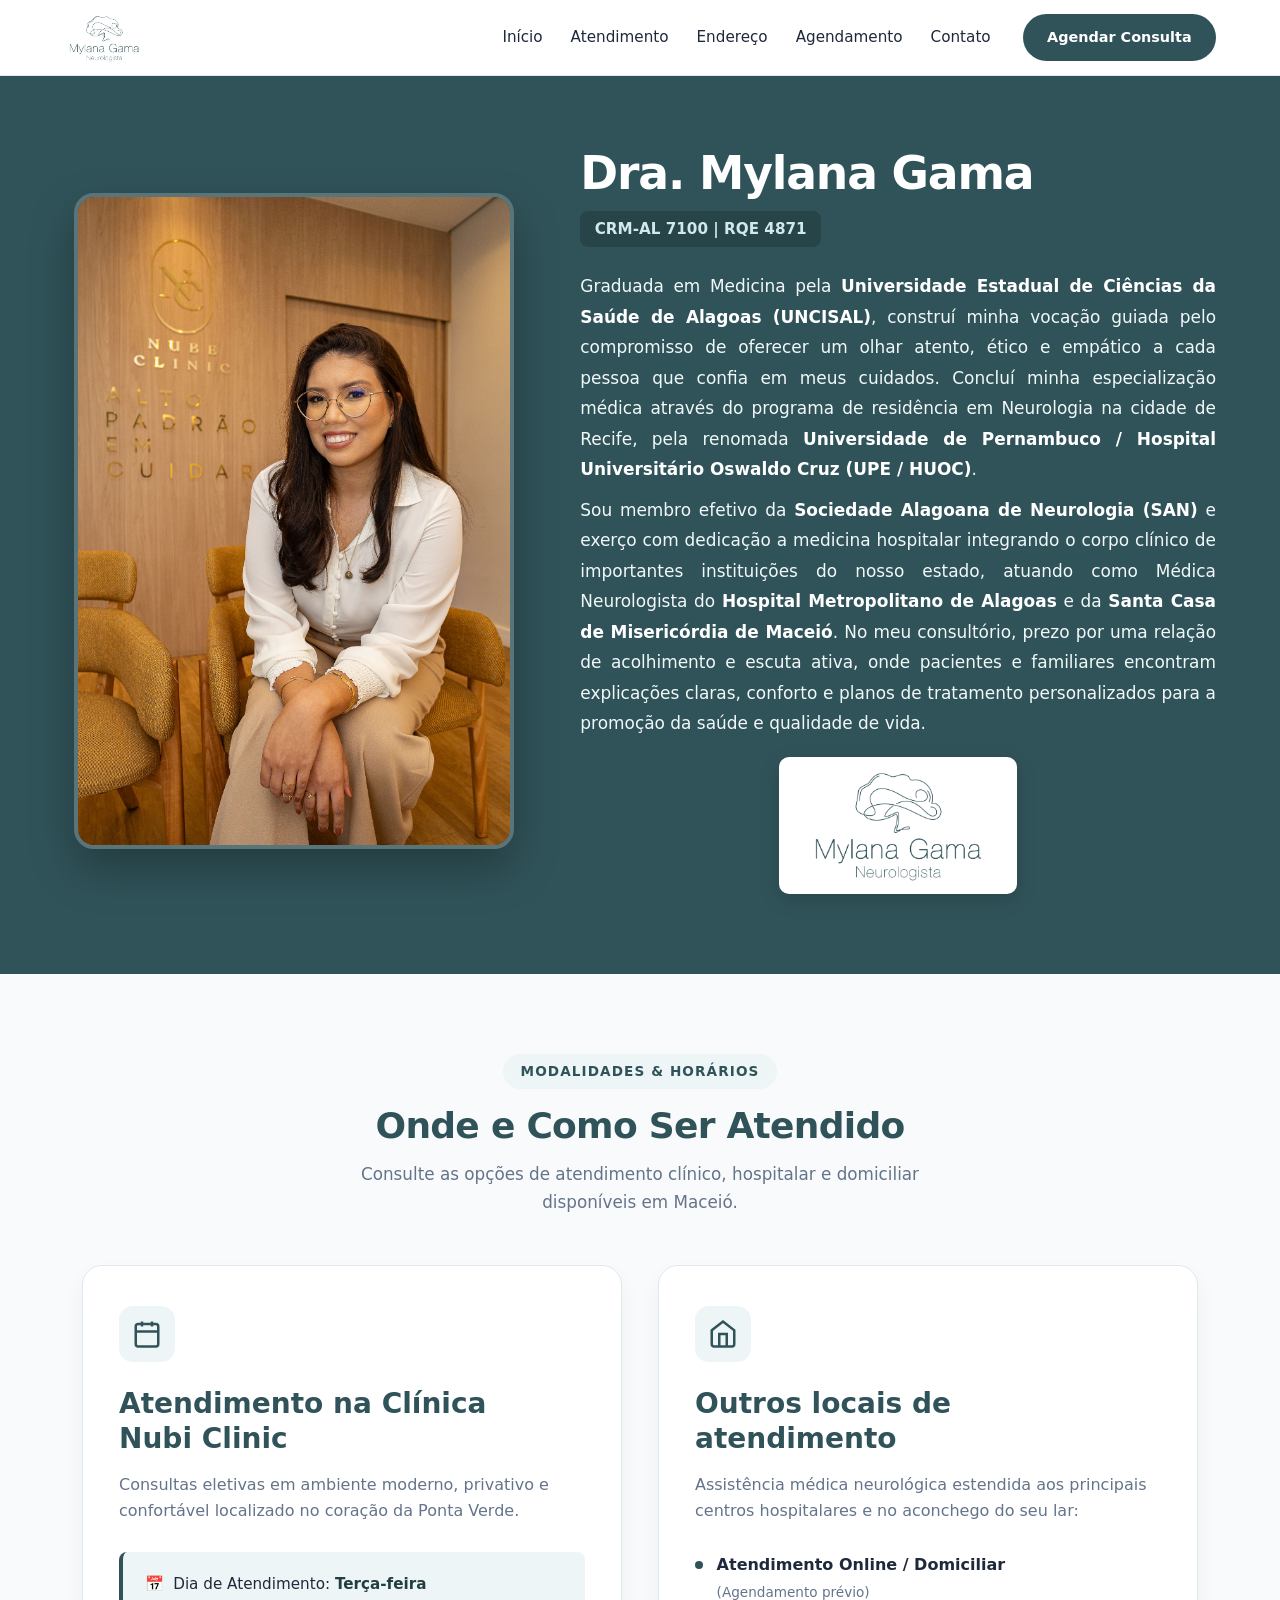
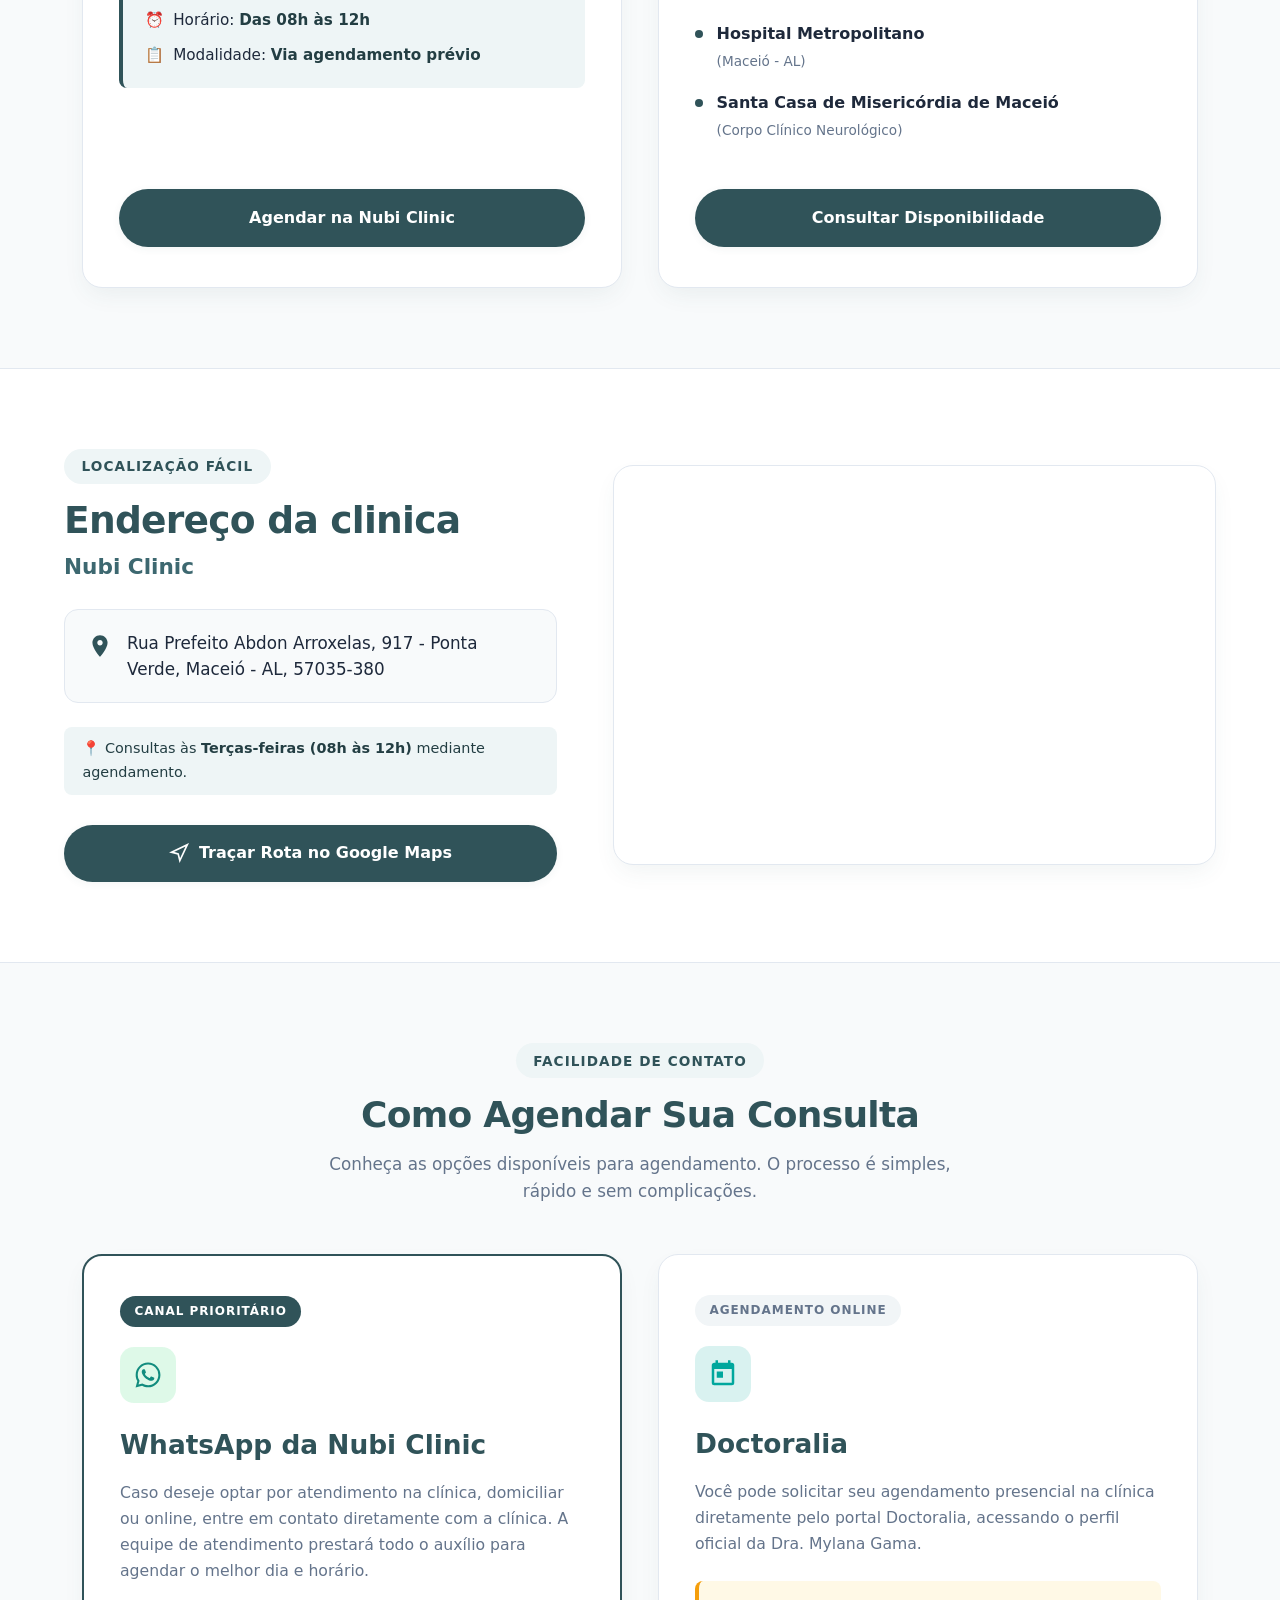
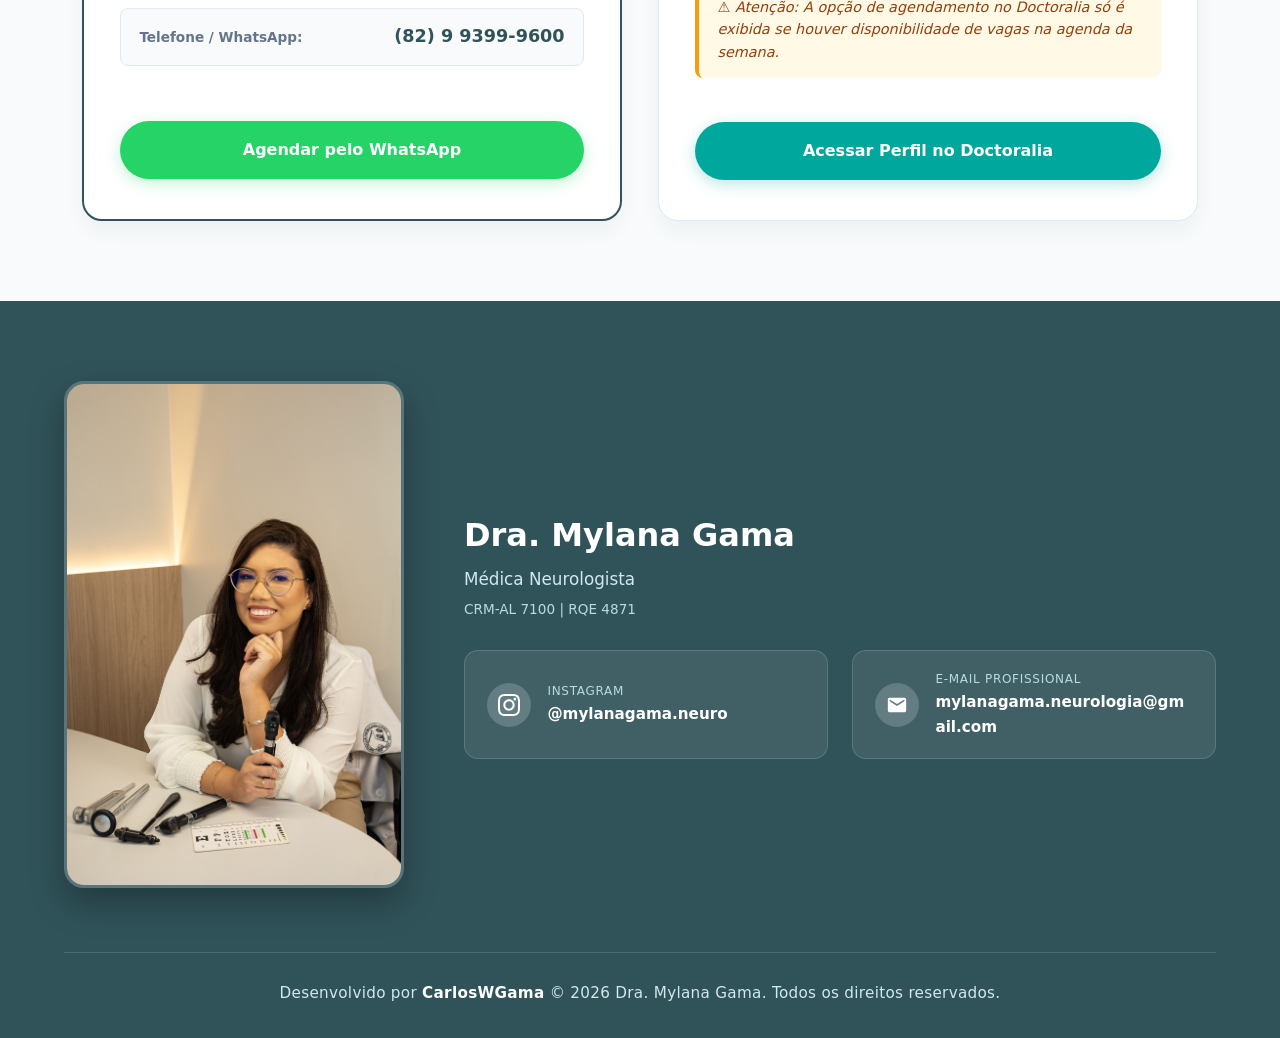
==== index.html @ 7ff31ef1 "Modelo 1" ====
<!DOCTYPE html>
<html lang="pt-BR">
<head>
  <meta charset="UTF-8">
  <meta name="viewport" content="width=device-width, initial-scale=1.0">
  
  <!-- SEO & Metadados Primários -->
  <title>Dra. Mylana Gama | Médica Neurologista em Maceió - AL</title>
  <meta name="description" content="Dra. Mylana Gama - Médica Neurologista (CRM-AL 7100 | RQE 4871). Atendimento humanizado e especializado na Nubi Clinic em Ponta Verde, Maceió, além de consultas domiciliares e online.">
  <meta name="keywords" content="Neurologista Maceió, Dra Mylana Gama, Neurologia Ponta Verde, Nubi Clinic, Consulta Neurológica, Santa Casa de Maceió, Hospital Metropolitano de Alagoas, AVC, Cefaleia, Enxaqueca">
  <meta name="author" content="CarlosWGama">
  <meta name="robots" content="index, follow">
  
  <!-- Open Graph / Redes Sociais -->
  <meta property="og:type" content="website">
  <meta property="og:title" content="Dra. Mylana Gama | Médica Neurologista em Maceió - AL">
  <meta property="og:description" content="Cuidado neurológico dedicado e humanizado. Conheça a trajetória da Dra. Mylana Gama, locais de atendimento e como agendar sua consulta.">
  <meta property="og:image" content="assets/img/capa.jpg">
  <meta property="og:locale" content="pt_BR">

  <!-- Estilos CSS Vanilla -->
  <link rel="stylesheet" href="assets/css/style.css">
  <link rel="stylesheet" href="assets/css/responsive.css">
</head>
<body>

  <!-- =========================================================================
       Cabeçalho / Barra de Navegação Superior
       ========================================================================= -->
  <header class="site-header">
    <div class="container header-container">
      <div class="logo-wrapper">
        <a href="#hero" aria-label="Página inicial - Dra. Mylana Gama">
          <img src="assets/img/logo.png" alt="Logo Dra. Mylana Gama - Neurologista" class="brand-logo-header" width="150" height="48">
        </a>
      </div>

      <!-- Botão Menu Mobile -->
      <button class="mobile-menu-btn" id="mobileMenuToggle" aria-label="Abrir menu de navegação" aria-expanded="false">
        <svg viewBox="0 0 24 24" width="28" height="28" fill="none" stroke="currentColor" stroke-width="2">
          <line x1="3" y1="6" x2="21" y2="6"></line>
          <line x1="3" y1="12" x2="21" y2="12"></line>
          <line x1="3" y1="18" x2="21" y2="18"></line>
        </svg>
      </button>

      <nav class="site-nav" id="siteNav">
        <div class="nav-links">
          <a href="#hero" class="nav-link">Início</a>
          <a href="#atendimento" class="nav-link">Atendimento</a>
          <a href="#endereco" class="nav-link">Endereço</a>
          <a href="#agendamento" class="nav-link">Agendamento</a>
          <a href="#contatos" class="nav-link">Contato</a>
        </div>
        <a href="#agendamento" class="btn btn-header-cta">Agendar Consulta</a>
      </nav>
    </div>
  </header>

  <main>
    <!-- =========================================================================
         1. Hero Section (Fundo #305359, Foto de Destaque, Logo e Texto Corrido)
         Regra Mobile: 1º Foto, 2º Descrição, 3º Logo
         ========================================================================= -->
    <section id="hero" class="hero-section">
      <div class="container hero-container">
        
        <!-- Foto da Doutora (Em destaque) -->
        <div class="hero-photo-wrapper">
          <div class="hero-photo-frame">
            <img src="assets/img/capa.jpg" alt="Dra. Mylana Gama - Médica Neurologista" class="hero-photo" width="440" height="550" fetchpriority="high">
          </div>
        </div>

        <!-- Apresentação em Texto Corrido (Sem Tópicos) -->
        <div class="hero-content-wrapper">
          <h1 class="hero-title">Dra. Mylana Gama</h1>
          <span class="hero-registry-badge">CRM-AL 7100 | RQE 4871</span>

          <div class="hero-narrative">
            <p class="hero-text">
              Graduada em Medicina pela <strong>Universidade Estadual de Ciências da Saúde de Alagoas (UNCISAL)</strong>, construí minha vocação guiada pelo compromisso de oferecer um olhar atento, ético e empático a cada pessoa que confia em meus cuidados. Concluí minha especialização médica através do programa de residência em Neurologia na cidade de Recife, pela renomada <strong>Universidade de Pernambuco / Hospital Universitário Oswaldo Cruz (UPE / HUOC)</strong>.
            </p>
            <p class="hero-text">
              Sou membro efetivo da <strong>Sociedade Alagoana de Neurologia (SAN)</strong> e exerço com dedicação a medicina hospitalar integrando o corpo clínico de importantes instituições do nosso estado, atuando como Médica Neurologista do <strong>Hospital Metropolitano de Alagoas</strong> e da <strong>Santa Casa de Misericórdia de Maceió</strong>. No meu consultório, prezo por uma relação de acolhimento e escuta ativa, onde pacientes e familiares encontram explicações claras, conforto e planos de tratamento personalizados para a promoção da saúde e qualidade de vida.
            </p>
          </div>

          <!-- Logo da Doutora com Menos Destaque e Fundo de Proteção -->
          <div class="hero-logo-wrapper">
            <div class="hero-logo-card">
              <img src="assets/img/logo.png" alt="Logo Dra. Mylana Gama" class="hero-logo-img" width="360" height="114">
            </div>
          </div>
        </div>

      </div>
    </section>

    <!-- =========================================================================
         2. Seção Atendimento (Dois Cards Lado a Lado no Desktop / Empilhados no Mobile)
         ========================================================================= -->
    <section id="atendimento" class="attendance-section">
      <div class="container">
        
        <div class="section-header text-center">
          <span class="section-badge">Modalidades & Horários</span>
          <h2 class="section-title">Onde e Como Ser Atendido</h2>
          <p class="section-subtitle">
            Consulte as opções de atendimento clínico, hospitalar e domiciliar disponíveis em Maceió.
          </p>
        </div>

        <div class="attendance-cards-grid">
          
          <!-- Card 1: Nubi Clinic -->
          <article class="attendance-card">
            <div class="card-icon-badge">
              <svg class="card-icon" viewBox="0 0 24 24" fill="none" stroke="currentColor" stroke-width="2">
                <rect x="3" y="4" width="18" height="18" rx="2" ry="2"></rect>
                <line x1="16" y1="2" x2="16" y2="6"></line>
                <line x1="8" y1="2" x2="8" y2="6"></line>
                <line x1="3" y1="10" x2="21" y2="10"></line>
              </svg>
            </div>
            
            <h1 class="attendance-card-title">Atendimento na Clínica <br/>Nubi Clinic</h1>
            
            <p class="attendance-card-desc">
              Consultas eletivas em ambiente moderno, privativo e confortável localizado no coração da Ponta Verde.
            </p>
            
            <div class="schedule-highlight-box">
              <div class="schedule-row">
                <span>📅</span>
                <span>Dia de Atendimento: <strong>Terça-feira</strong></span>
              </div>
              <div class="schedule-row">
                <span>⏰</span>
                <span>Horário: <strong>Das 08h às 12h</strong></span>
              </div>
              <div class="schedule-row">
                <span>📋</span>
                <span>Modalidade: <strong>Via agendamento prévio</strong></span>
              </div>
            </div>

            <div class="card-action">
              <a href="#agendamento" class="btn btn-teal">Agendar na Nubi Clinic</a>
            </div>
          </article>

          <!-- Card 2: Outros Locais de Atendimento -->
          <article class="attendance-card">
            <div class="card-icon-badge">
              <svg class="card-icon" viewBox="0 0 24 24" fill="none" stroke="currentColor" stroke-width="2">
                <path d="M3 9l9-7 9 7v11a2 2 0 0 1-2 2H5a2 2 0 0 1-2-2z"></path>
                <polyline points="9 22 9 12 15 12 15 22"></polyline>
              </svg>
            </div>
            
            <h1 class="attendance-card-title">Outros locais de atendimento</h1>
            
            <p class="attendance-card-desc">
              Assistência médica neurológica estendida aos principais centros hospitalares e no aconchego do seu lar:
            </p>
            
            <ul class="locations-list">
              <li class="location-item">
                <span class="location-bullet"></span>
                <div>
                  <strong>Atendimento Online / Domiciliar</strong>
                  <span class="location-note">(Agendamento prévio)</span>
                </div>
              </li>
              <li class="location-item">
                <span class="location-bullet"></span>
                <div>
                  <strong>Hospital Metropolitano</strong>
                  <span class="location-note">(Maceió - AL)</span>
                </div>
              </li>
              <li class="location-item">
                <span class="location-bullet"></span>
                <div>
                  <strong>Santa Casa de Misericórdia de Maceió</strong>
                  <span class="location-note">(Corpo Clínico Neurológico)</span>
                </div>
              </li>
            </ul>

            <div class="card-action">
              <a href="#agendamento" class="btn btn-teal">Consultar Disponibilidade</a>
            </div>
          </article>

        </div>

      </div>
    </section>

    <!-- =========================================================================
         3. Seção Endereço da Clínica Nubi Clinic (com Google Maps via Iframe)
         ========================================================================= -->
    <section id="endereco" class="clinic-address-section">
      <div class="container address-container">
        
        <!-- Informações de Endereço -->
        <div class="address-info-col">
          <span class="section-badge">Localização Fácil</span>
          <h1 class="address-main-title">Endereço da clinica</h1>
          <h2 class="address-subtitle">Nubi Clinic</h2>
          
          <div class="address-text-box">
            <svg class="icon-pin" viewBox="0 0 24 24" width="26" height="26" fill="currentColor">
              <path d="M12 2C8.13 2 5 5.13 5 9c0 5.25 7 13 7 13s7-7.75 7-13c0-3.87-3.13-7-7-7zm0 9.5c-1.38 0-2.5-1.12-2.5-2.5s1.12-2.5 2.5-2.5 2.5 1.12 2.5 2.5-1.12 2.5-2.5 2.5z"/>
            </svg>
            <p class="address-text">
              Rua Prefeito Abdon Arroxelas, 917 - Ponta Verde, Maceió - AL, 57035-380
            </p>
          </div>

          <p class="clinic-notice-pill">
            📍 Consultas às <strong>Terças-feiras (08h às 12h)</strong> mediante agendamento.
          </p>

          <div class="address-actions">
            <a href="https://www.google.com/maps/dir/?api=1&destination=-9.6560216,-35.7097091" 
               target="_blank" 
               rel="noopener noreferrer" 
               class="btn btn-teal">
              <svg viewBox="0 0 24 24" width="20" height="20" fill="none" stroke="currentColor" stroke-width="2">
                <polygon points="3 11 22 2 13 21 11 13 3 11"></polygon>
              </svg>
              Traçar Rota no Google Maps
            </a>
          </div>
        </div>

        <!-- Iframe do Google Maps (Coordenadas: -9.6560216, -35.7097091) -->
        <div class="address-map-col">
          <div class="map-card-frame">
            <iframe 
              src="https://maps.google.com/maps?q=-9.6560216,-35.7097091&hl=pt-BR&z=17&output=embed" 
              class="map-iframe" 
              allowfullscreen="" 
              loading="lazy" 
              referrerpolicy="no-referrer-when-downgrade" 
              title="Localização da Nubi Clinic no Google Maps">
            </iframe>
          </div>
        </div>

      </div>
    </section>

    <!-- =========================================================================
         4. Seção Informativa de Agendamento (WhatsApp Nubi Clinic & Doctoralia)
         ========================================================================= -->
    <section id="agendamento" class="booking-section">
      <div class="container">
        
        <div class="section-header text-center">
          <span class="section-badge">Facilidade de Contato</span>
          <h2 class="section-title">Como Agendar Sua Consulta</h2>
          <p class="section-subtitle">
            Conheça as opções disponíveis para agendamento. O processo é simples, rápido e sem complicações.
          </p>
        </div>

        <div class="booking-cards-grid">
          
          <!-- Canal 1: WhatsApp Nubi Clinic (Prioritário) -->
          <article class="booking-card card-priority">
            <div class="card-top-badge">
              <span class="badge-priority">Canal Prioritário</span>
            </div>
            
            <div class="booking-card-icon whatsapp-icon-bg">
              <svg viewBox="0 0 24 24" width="30" height="30" fill="currentColor">
                <path d="M12.04 2c-5.46 0-9.91 4.45-9.91 9.91 0 1.75.46 3.45 1.32 4.95L2.05 22l5.25-1.38c1.45.79 3.08 1.21 4.74 1.21 5.46 0 9.91-4.45 9.91-9.91 0-2.65-1.03-5.14-2.9-7.01A9.816 9.816 0 0 0 12.04 2zm0 18.15c-1.48 0-2.93-.4-4.2-1.15l-.3-.18-3.12.82.83-3.04-.2-.31a8.15 8.15 0 0 1-1.25-4.38c0-4.54 3.7-8.24 8.24-8.24 2.2 0 4.27.86 5.82 2.42a8.18 8.18 0 0 1 2.41 5.83c0 4.54-3.7 8.23-8.23 8.23zm4.52-6.17c-.25-.12-1.47-.72-1.69-.81-.23-.08-.39-.12-.56.12-.17.25-.64.81-.79.97-.14.17-.29.19-.54.06-.25-.12-1.05-.39-2-1.23-.74-.66-1.23-1.47-1.38-1.72-.14-.25-.02-.38.11-.5.11-.11.25-.29.37-.43.12-.14.17-.25.25-.41.08-.17.04-.31-.02-.43s-.56-1.34-.76-1.84c-.2-.48-.41-.42-.56-.43l-.48-.01c-.17 0-.43.06-.66.31-.22.25-.86.84-.86 2.06 0 1.21.89 2.39 1.01 2.56.12.17 1.75 2.67 4.23 3.74.59.26 1.05.41 1.41.52.59.19 1.13.16 1.56.1.48-.07 1.47-.6 1.67-1.18.21-.58.21-1.07.15-1.18-.07-.1-.23-.17-.47-.29z"/>
              </svg>
            </div>

            <h3 class="booking-channel-title">WhatsApp da Nubi Clinic</h3>
            
            <p class="booking-channel-desc">
              Caso deseje optar por atendimento na clínica, domiciliar ou online, entre em contato diretamente com a clínica. A equipe de atendimento prestará todo o auxílio para agendar o melhor dia e horário.
            </p>

            <div class="phone-contact-pill">
              <span class="phone-label">Telefone / WhatsApp:</span>
              <a href="tel:+5582993999600" class="phone-val">(82) 9 9399-9600</a>
            </div>

            <div class="card-action">
              <a href="https://wa.me/558293999600?text=Ol%C3%A1%2C%20gostaria%20de%20informa%C3%A7%C3%B5es%20sobre%20agendamento%20de%20consulta%20com%20a%20Dra.%20Mylana%20Gama." 
                 target="_blank" 
                 rel="noopener noreferrer" 
                 class="btn btn-whatsapp">
                Agendar pelo WhatsApp
              </a>
            </div>
          </article>

          <!-- Canal 2: Doctoralia -->
          <article class="booking-card">
            <div class="card-top-badge">
              <span class="badge-secondary">Agendamento Online</span>
            </div>

            <div class="booking-card-icon doctoralia-icon-bg">
              <svg viewBox="0 0 24 24" width="30" height="30" fill="currentColor">
                <path d="M19 3h-1V1h-2v2H8V1H6v2H5c-1.11 0-2 .9-2 2v14a2 2 0 0 0 2 2h14a2 2 0 0 0 2-2V5a2 2 0 0 0-2-2zm0 16H5V8h14v11zM7 10h5v5H7z"/>
              </svg>
            </div>

            <h3 class="booking-channel-title">Doctoralia</h3>
            
            <p class="booking-channel-desc">
              Você pode solicitar seu agendamento presencial na clínica diretamente pelo portal Doctoralia, acessando o perfil oficial da Dra. Mylana Gama.
            </p>

            <div class="doctoralia-notice-box">
              ⚠️ <em>Atenção: A opção de agendamento no Doctoralia só é exibida se houver disponibilidade de vagas na agenda da semana.</em>
            </div>

            <div class="card-action">
              <a href="https://www.doctoralia.com.br/mylana-dandara-pereira-gama/neurologista/maceio" 
                 target="_blank" 
                 rel="noopener noreferrer" 
                 class="btn btn-doctoralia">
                Acessar Perfil no Doctoralia
              </a>
            </div>
          </article>

        </div>

      </div>
    </section>
  </main>

  <!-- =========================================================================
       5. Rodapé / Footer (Fundo #305359, Grid 4/12 + 8/12, Créditos Desenvolvido por CarlosWGama)
       ========================================================================= -->
  <footer class="site-footer" id="contatos">
    <div class="container">
      
      <!-- Grid de 12 Colunas (Desktop: 4/12 + 8/12 | Mobile: Foto Oculta) -->
      <div class="footer-grid">
        
        <!-- Parte 1 (4/12): Foto da Doutora (Oculta no celular) -->
        <div class="footer-col-photo">
          <div class="footer-photo-card">
            <img src="assets/img/contato.jpg" alt="Dra. Mylana Gama - Atendimento e Contato" class="footer-doctor-img" width="340" height="420" loading="lazy">
          </div>
        </div>

        <!-- Parte 2 (8/12): Contatos, Redes Sociais e Identificação -->
        <div class="footer-col-content">
          <div class="footer-doctor-brand">
            <h3>Dra. Mylana Gama</h3>
            <p>Médica Neurologista</p>
            <span class="footer-crm-tag">CRM-AL 7100 | RQE 4871</span>
          </div>

          <div class="footer-contacts-list">
            
            <!-- Instagram -->
            <a href="https://www.instagram.com/mylanagama.neuro/" 
               target="_blank" 
               rel="noopener noreferrer" 
               class="footer-contact-card" 
               aria-label="Acompanhe no Instagram @mylanagama.neuro">
              <div class="contact-icon-wrapper">
                <svg viewBox="0 0 24 24" width="22" height="22" fill="currentColor">
                  <path d="M12 2.163c3.204 0 3.584.012 4.85.07 3.252.148 4.771 1.691 4.919 4.919.058 1.265.069 1.645.069 4.849 0 3.205-.012 3.584-.069 4.849-.149 3.225-1.664 4.771-4.919 4.919-1.266.058-1.644.07-4.85.07-3.204 0-3.584-.012-4.849-.07-3.26-.149-4.771-1.699-4.919-4.92-.058-1.265-.07-1.644-.07-4.849 0-3.204.013-3.583.07-4.849.149-3.227 1.664-4.771 4.919-4.919 1.266-.057 1.645-.069 4.849-.069zm0-2.163c-3.259 0-3.667.014-4.947.072-4.358.2-6.78 2.618-6.98 6.98-.059 1.281-.073 1.689-.073 4.948 0 3.259.014 3.668.072 4.948.2 4.358 2.618 6.78 6.98 6.98 1.281.058 1.689.072 4.948.072 3.259 0 3.668-.014 4.948-.072 4.354-.2 6.782-2.618 6.979-6.98.059-1.28.073-1.689.073-4.948 0-3.259-.014-3.667-.072-4.947-.196-4.354-2.617-6.78-6.979-6.98-1.281-.059-1.69-.073-4.949-.073zm0 5.838c-3.403 0-6.162 2.759-6.162 6.162s2.759 6.163 6.162 6.163 6.162-2.759 6.162-6.163c0-3.403-2.759-6.162-6.162-6.162zm0 10.162c-2.209 0-4-1.79-4-4 0-2.209 1.791-4 4-4s4 1.791 4 4c0 2.21-1.791 4-4 4zm6.406-11.845c-.796 0-1.441.645-1.441 1.44s.645 1.44 1.441 1.44c.795 0 1.439-.645 1.439-1.44s-.644-1.44-1.439-1.44z"/>
                </svg>
              </div>
              <div class="contact-info-text">
                <span class="contact-info-label">Instagram</span>
                <span class="contact-info-val">@mylanagama.neuro</span>
              </div>
            </a>

            <!-- E-mail -->
            <a href="mailto:mylanagama.neurologia@gmail.com" 
               class="footer-contact-card" 
               aria-label="Enviar e-mail para mylanagama.neurologia@gmail.com">
              <div class="contact-icon-wrapper">
                <svg viewBox="0 0 24 24" width="22" height="22" fill="currentColor">
                  <path d="M20 4H4c-1.1 0-1.99.9-1.99 2L2 18c0 1.1.9 2 2 2h16c1.1 0 2-.9 2-2V6c0-1.1-.9-2-2-2zm0 4l-8 5-8-5V6l8 5 8-5v2z"/>
                </svg>
              </div>
              <div class="contact-info-text">
                <span class="contact-info-label">E-mail Profissional</span>
                <span class="contact-info-val">mylanagama.neurologia@gmail.com</span>
              </div>
            </a>

          </div>
        </div>

      </div>

      <!-- Texto Centralizado Abaixo do Grid com Créditos de Desenvolvimento -->
      <div class="footer-bottom-bar">
        <p class="developer-credit-text">
          Desenvolvido por <strong>CarlosWGama</strong> &copy; <span id="currentYear">2026</span> Dra. Mylana Gama. Todos os direitos reservados.
        </p>
      </div>

    </div>
  </footer>

  <!-- Scripts Vanilla JavaScript (carregados no final da página) -->
  <script src="assets/js/main.js" defer></script>
</body>
</html>
---- assets/css/style.css ----
/* ==========================================================================
   Dra. Mylana Gama - Neurologista | Estilos Principais (Vanilla CSS)
   Cores base predominantes: #ffffff e #305359
   ========================================================================== */

/* --------------------------------------------------------------------------
   1. Variáveis Globais & Design Tokens
   -------------------------------------------------------------------------- */
:root {
  --color-primary: #305359;
  --color-primary-dark: #233e43;
  --color-primary-light: #3d6870;
  --color-primary-subtle: #eef5f6;
  --color-logo-brand: #32555b;
  
  --color-white: #ffffff;
  --color-bg-light: #f8fafb;
  --color-bg-card: #ffffff;
  --color-gray-soft: #f1f5f7;
  --color-gray-border: #e2e8f0;
  --color-text-dark: #1e293b;
  --color-text-muted: #64748b;
  --color-text-light: #f8fafc;
  --color-whatsapp: #25d366;
  --color-whatsapp-dark: #128c7e;
  --color-doctoralia: #00a79d;
  --color-doctoralia-dark: #00827a;

  --font-family: 'Montserrat', system-ui, -apple-system, 'Segoe UI', Roboto, Helvetica, Arial, sans-serif;
  --container-max-width: 1200px;
  --border-radius-sm: 8px;
  --border-radius-md: 14px;
  --border-radius-lg: 20px;
  --border-radius-pill: 50px;

  --shadow-sm: 0 2px 8px rgba(48, 83, 89, 0.06);
  --shadow-md: 0 10px 25px -5px rgba(48, 83, 89, 0.08);
  --shadow-lg: 0 20px 35px -10px rgba(48, 83, 89, 0.14);
  --transition-normal: all 0.25s ease-in-out;
}

/* --------------------------------------------------------------------------
   2. Reset & Tipografia Base
   -------------------------------------------------------------------------- */
*, *::before, *::after {
  box-sizing: border-box;
  margin: 0;
  padding: 0;
}

html {
  scroll-behavior: smooth;
  font-size: 16px;
  -webkit-text-size-adjust: 100%;
}

body {
  font-family: var(--font-family);
  background-color: var(--color-white);
  color: var(--color-text-dark);
  line-height: 1.65;
  font-weight: 400;
  overflow-x: hidden;
}

img {
  max-width: 100%;
  height: auto;
  display: block;
}

a {
  text-decoration: none;
  color: inherit;
  transition: var(--transition-normal);
}

ul {
  list-style: none;
}

.container {
  width: 100%;
  max-width: var(--container-max-width);
  margin-left: auto;
  margin-right: auto;
  padding-left: 1.5rem;
  padding-right: 1.5rem;
}

/* --------------------------------------------------------------------------
   3. Componentes Reutilizáveis (Botões, Badges, Títulos)
   -------------------------------------------------------------------------- */
.section-header {
  margin-bottom: 3rem;
}

.section-header.text-center {
  text-align: center;
}

.section-badge {
  display: inline-block;
  background-color: var(--color-primary-subtle);
  color: var(--color-primary);
  font-size: 0.85rem;
  font-weight: 600;
  text-transform: uppercase;
  letter-spacing: 0.08em;
  padding: 0.4rem 1.1rem;
  border-radius: var(--border-radius-pill);
  margin-bottom: 0.85rem;
}

.section-title {
  font-size: 2.25rem;
  font-weight: 700;
  color: var(--color-primary);
  letter-spacing: -0.02em;
  margin-bottom: 0.85rem;
  line-height: 1.25;
}

.section-subtitle {
  font-size: 1.05rem;
  color: var(--color-text-muted);
  max-width: 650px;
  margin: 0 auto;
}

.btn {
  display: inline-flex;
  align-items: center;
  justify-content: center;
  gap: 0.6rem;
  font-size: 1rem;
  font-weight: 600;
  padding: 0.85rem 1.8rem;
  border-radius: var(--border-radius-pill);
  cursor: pointer;
  border: 2px solid transparent;
  transition: var(--transition-normal);
  text-align: center;
  min-height: 48px;
}

.btn:focus-visible {
  outline: 3px solid var(--color-primary);
  outline-offset: 2px;
}

.btn-primary {
  background-color: var(--color-white);
  color: var(--color-primary);
  box-shadow: 0 4px 15px rgba(0, 0, 0, 0.12);
}

.btn-primary:hover {
  background-color: var(--color-primary-subtle);
  color: var(--color-primary-dark);
  transform: translateY(-2px);
  box-shadow: 0 6px 20px rgba(0, 0, 0, 0.18);
}

.btn-teal {
  background-color: var(--color-primary);
  color: var(--color-white);
  box-shadow: var(--shadow-sm);
}

.btn-teal:hover {
  background-color: var(--color-primary-dark);
  transform: translateY(-2px);
  box-shadow: var(--shadow-md);
}

.btn-whatsapp {
  background-color: var(--color-whatsapp);
  color: var(--color-white);
  box-shadow: 0 4px 15px rgba(37, 211, 102, 0.28);
}

.btn-whatsapp:hover {
  background-color: var(--color-whatsapp-dark);
  transform: translateY(-2px);
  box-shadow: 0 6px 20px rgba(37, 211, 102, 0.38);
}

.btn-doctoralia {
  background-color: var(--color-doctoralia);
  color: var(--color-white);
  box-shadow: 0 4px 15px rgba(0, 167, 157, 0.28);
}

.btn-doctoralia:hover {
  background-color: var(--color-doctoralia-dark);
  transform: translateY(-2px);
  box-shadow: 0 6px 20px rgba(0, 167, 157, 0.38);
}

/* --------------------------------------------------------------------------
   4. Top Bar / Cabeçalho de Navegação
   -------------------------------------------------------------------------- */
.site-header {
  position: sticky;
  top: 0;
  z-index: 100;
  background-color: var(--color-white);
  border-bottom: 1px solid var(--color-gray-border);
  box-shadow: var(--shadow-sm);
  transition: var(--transition-normal);
}

.header-container {
  display: flex;
  justify-content: space-between;
  align-items: center;
  padding-top: 0.85rem;
  padding-bottom: 0.85rem;
}

.logo-wrapper {
  display: flex;
  align-items: center;
  background-color: var(--color-white);
}

.brand-logo-header {
  height: 48px;
  width: auto;
  object-fit: contain;
}

.site-nav {
  display: flex;
  align-items: center;
  gap: 2rem;
}

.nav-links {
  display: flex;
  align-items: center;
  gap: 1.75rem;
}

.nav-link {
  font-size: 0.95rem;
  font-weight: 500;
  color: var(--color-text-dark);
  position: relative;
  padding: 0.35rem 0;
}

.nav-link:hover,
.nav-link:focus {
  color: var(--color-primary);
}

.nav-link::after {
  content: '';
  position: absolute;
  bottom: 0;
  left: 0;
  width: 0;
  height: 2px;
  background-color: var(--color-primary);
  transition: width 0.25s ease;
}

.nav-link:hover::after {
  width: 100%;
}

.btn-header-cta {
  font-size: 0.9rem;
  padding: 0.6rem 1.4rem;
  min-height: 40px;
  background-color: var(--color-primary);
  color: var(--color-white);
}

.btn-header-cta:hover {
  background-color: var(--color-primary-dark);
}

.mobile-menu-btn {
  display: none;
  background: none;
  border: none;
  cursor: pointer;
  padding: 0.5rem;
  color: var(--color-primary);
}

/* --------------------------------------------------------------------------
   5. Hero Section (Fundo #305359, Foto de Destaque, Logo com Contraste, Texto Corrido)
   -------------------------------------------------------------------------- */
.hero-section {
  background-color: var(--color-primary);
  color: var(--color-white);
  padding: 4.5rem 0 5rem 0;
  position: relative;
  overflow: hidden;
}

.hero-container {
  display: flex;
  flex-direction: row;
  align-items: center;
  justify-content: space-between;
  gap: 3.5rem;
}

/* Foto da Doutora */
.hero-photo-wrapper {
  flex: 1 1 42%;
  display: flex;
  justify-content: center;
  align-items: center;
  position: relative;
}

.hero-photo-frame {
  position: relative;
  border-radius: var(--border-radius-lg);
  overflow: hidden;
  box-shadow: 0 20px 45px rgba(0, 0, 0, 0.28);
  border: 4px solid rgba(255, 255, 255, 0.2);
  max-width: 440px;
  width: 100%;
}

.hero-photo {
  width: 100%;
  height: auto;
  display: block;
  object-fit: cover;
  transition: transform 0.4s ease;
}

.hero-photo-frame:hover .hero-photo {
  transform: scale(1.02);
}

/* Bloco Narrativo e Apresentação */
.hero-content-wrapper {
  flex: 1 1 58%;
  display: flex;
  flex-direction: column;
  align-items: flex-start;
}

.hero-badge-tag {
  display: inline-flex;
  align-items: center;
  gap: 0.5rem;
  background-color: rgba(255, 255, 255, 0.15);
  border: 1px solid rgba(255, 255, 255, 0.25);
  color: #ffffff;
  padding: 0.4rem 1.1rem;
  border-radius: var(--border-radius-pill);
  font-size: 0.85rem;
  font-weight: 600;
  text-transform: uppercase;
  letter-spacing: 0.06em;
  margin-bottom: 1rem;
}

.hero-title {
  font-size: 2.85rem;
  font-weight: 700;
  line-height: 1.15;
  letter-spacing: -0.025em;
  color: #ffffff;
  margin-bottom: 0.65rem;
}

.hero-registry-badge {
  display: inline-block;
  font-size: 0.95rem;
  font-weight: 600;
  color: #d1e8ec;
  background-color: rgba(0, 0, 0, 0.18);
  padding: 0.35rem 0.9rem;
  border-radius: var(--border-radius-sm);
  margin-bottom: 1.5rem;
}

.hero-text {
  font-size: 1.06rem;
  line-height: 1.8;
  color: #f1f8f9;
  margin-bottom: 10px;
  text-align: justify;
}

.hero-text strong {
  color: #ffffff;
  font-weight: 600;
}

.hero-actions {
  display: flex;
  align-items: center;
  gap: 1.25rem;
  margin-bottom: 2rem;
}

/* Logo da Doutora no Hero (Protegida contra o fundo #305359) */
.hero-logo-wrapper {
  margin-top: 0.5rem;
  width: 100%;
  display: flex;
  justify-content: center;
  align-items: center;
  text-align: center;
}

.hero-logo-card {
  display: inline-flex;
  align-items: center;
  background-color: #ffffff;
  padding: 0.65rem 1.35rem;
  border-radius: 10px;
  box-shadow: 0 6px 20px rgba(0, 0, 0, 0.15);
  border: 1px solid rgba(255, 255, 255, 0.9);
}

.hero-logo-img {
  height: 114px;
  width: auto;
  object-fit: contain;
}

.hero-logo-caption {
  font-size: 0.8rem;
  font-weight: 600;
  color: var(--color-logo-brand);
  text-transform: uppercase;
  letter-spacing: 0.05em;
}

/* --------------------------------------------------------------------------
   6. Seção de Atendimento (Locais, Dias e Horários)
   -------------------------------------------------------------------------- */
.attendance-section {
  background-color: var(--color-bg-light);
  padding: 5rem 0;
  position: relative;
}

.attendance-cards-grid {
  display: flex;
  flex-direction: row;
  justify-content: center;
  align-items: stretch;
  gap: 2.25rem;
}

.attendance-card {
  flex: 1 1 0;
  max-width: 540px;
  background-color: var(--color-bg-card);
  border-radius: var(--border-radius-lg);
  padding: 2.5rem 2.25rem;
  border: 1px solid var(--color-gray-border);
  box-shadow: var(--shadow-md);
  display: flex;
  flex-direction: column;
  transition: var(--transition-normal);
}

.attendance-card:hover {
  transform: translateY(-4px);
  box-shadow: var(--shadow-lg);
  border-color: rgba(48, 83, 89, 0.25);
}

.card-icon-badge {
  width: 56px;
  height: 56px;
  border-radius: var(--border-radius-md);
  background-color: var(--color-primary-subtle);
  color: var(--color-primary);
  display: flex;
  align-items: center;
  justify-content: center;
  margin-bottom: 1.5rem;
}

.card-icon {
  width: 30px;
  height: 30px;
}

.attendance-card-title {
  font-size: 1.75rem;
  font-weight: 700;
  color: var(--color-primary);
  line-height: 1.25;
  margin-bottom: 1rem;
}

.attendance-card-desc {
  font-size: 1rem;
  color: var(--color-text-muted);
  line-height: 1.65;
  margin-bottom: 1.75rem;
}

/* Destaque de Horários Nubi Clinic */
.schedule-highlight-box {
  background-color: var(--color-primary-subtle);
  border-left: 4px solid var(--color-primary);
  border-radius: var(--border-radius-sm);
  padding: 1.25rem 1.35rem;
  margin-bottom: 2rem;
  display: flex;
  flex-direction: column;
  gap: 0.65rem;
}

.schedule-row {
  display: flex;
  align-items: center;
  gap: 0.6rem;
  font-size: 0.95rem;
  color: var(--color-text-dark);
}

.schedule-row strong {
  color: var(--color-primary-dark);
}

/* Lista de Outros Locais */
.locations-list {
  margin-bottom: 2rem;
  display: flex;
  flex-direction: column;
  gap: 1.1rem;
}

.location-item {
  display: flex;
  align-items: flex-start;
  gap: 0.85rem;
  font-size: 1rem;
  color: var(--color-text-dark);
}

.location-bullet {
  width: 8px;
  height: 8px;
  border-radius: 50%;
  background-color: var(--color-primary);
  margin-top: 0.55rem;
  flex-shrink: 0;
}

.location-note {
  display: block;
  font-size: 0.85rem;
  color: var(--color-text-muted);
  margin-top: 0.15rem;
}

.attendance-card .card-action {
  margin-top: auto;
  padding-top: 1rem;
}

.attendance-card .card-action .btn {
  width: 100%;
}

/* --------------------------------------------------------------------------
   7. Seção Endereço da Clínica Nubi Clinic (com Iframe do Google Maps)
   -------------------------------------------------------------------------- */
.clinic-address-section {
  background-color: var(--color-white);
  padding: 5rem 0;
  border-top: 1px solid var(--color-gray-border);
}

.address-container {
  display: flex;
  flex-direction: row;
  align-items: center;
  justify-content: space-between;
  gap: 3.5rem;
}

.address-info-col {
  flex: 1 1 45%;
  display: flex;
  flex-direction: column;
  align-items: flex-start;
}

.address-main-title {
  font-size: 2.35rem;
  font-weight: 700;
  color: var(--color-primary);
  letter-spacing: -0.02em;
  line-height: 1.2;
  margin-bottom: 0.4rem;
}

.address-subtitle {
  font-size: 1.35rem;
  font-weight: 600;
  color: var(--color-primary-light);
  margin-bottom: 1.5rem;
}

.address-text-box {
  display: flex;
  align-items: flex-start;
  gap: 0.85rem;
  background-color: var(--color-bg-light);
  padding: 1.25rem 1.4rem;
  border-radius: var(--border-radius-md);
  border: 1px solid var(--color-gray-border);
  margin-bottom: 1.5rem;
  width: 100%;
}

.icon-pin {
  color: var(--color-primary);
  flex-shrink: 0;
  margin-top: 0.2rem;
}

.address-text {
  font-size: 1.05rem;
  color: var(--color-text-dark);
  font-weight: 500;
  line-height: 1.55;
}

.clinic-notice-pill {
  background-color: var(--color-primary-subtle);
  color: var(--color-primary-dark);
  font-size: 0.9rem;
  padding: 0.65rem 1.15rem;
  border-radius: var(--border-radius-sm);
  margin-bottom: 1.85rem;
  width: 100%;
}

.address-actions {
  width: 100%;
}

.address-actions .btn {
  width: 100%;
}

/* Coluna do Mapa */
.address-map-col {
  flex: 1 1 55%;
  width: 100%;
}

.map-card-frame {
  background-color: var(--color-white);
  border-radius: var(--border-radius-lg);
  overflow: hidden;
  box-shadow: var(--shadow-md);
  border: 1px solid var(--color-gray-border);
  position: relative;
  height: 400px;
}

.map-iframe {
  width: 100%;
  height: 100%;
  border: 0;
  display: block;
}

/* --------------------------------------------------------------------------
   8. Seção Informativa de Agendamento (WhatsApp Nubi Clinic & Doctoralia)
   -------------------------------------------------------------------------- */
.booking-section {
  background-color: var(--color-bg-light);
  padding: 5rem 0;
  border-top: 1px solid var(--color-gray-border);
}

.booking-cards-grid {
  display: flex;
  flex-direction: row;
  justify-content: center;
  align-items: stretch;
  gap: 2.25rem;
}

.booking-card {
  flex: 1 1 0;
  max-width: 540px;
  background-color: var(--color-bg-card);
  border-radius: var(--border-radius-lg);
  padding: 2.5rem 2.25rem;
  border: 1px solid var(--color-gray-border);
  box-shadow: var(--shadow-md);
  display: flex;
  flex-direction: column;
  position: relative;
  transition: var(--transition-normal);
}

.booking-card:hover {
  transform: translateY(-4px);
  box-shadow: var(--shadow-lg);
}

.booking-card.card-priority {
  border: 2px solid var(--color-primary);
}

.card-top-badge {
  margin-bottom: 1.25rem;
}

.badge-priority {
  display: inline-block;
  background-color: var(--color-primary);
  color: var(--color-white);
  font-size: 0.75rem;
  font-weight: 700;
  text-transform: uppercase;
  letter-spacing: 0.08em;
  padding: 0.35rem 0.9rem;
  border-radius: var(--border-radius-pill);
}

.badge-secondary {
  display: inline-block;
  background-color: var(--color-gray-soft);
  color: var(--color-text-muted);
  font-size: 0.75rem;
  font-weight: 700;
  text-transform: uppercase;
  letter-spacing: 0.08em;
  padding: 0.35rem 0.9rem;
  border-radius: var(--border-radius-pill);
}

.booking-card-icon {
  width: 56px;
  height: 56px;
  border-radius: var(--border-radius-md);
  display: flex;
  align-items: center;
  justify-content: center;
  margin-bottom: 1.25rem;
}

.whatsapp-icon-bg {
  background-color: rgba(37, 211, 102, 0.15);
  color: var(--color-whatsapp-dark);
}

.doctoralia-icon-bg {
  background-color: rgba(0, 167, 157, 0.15);
  color: var(--color-doctoralia);
}

.booking-channel-title {
  font-size: 1.65rem;
  font-weight: 700;
  color: var(--color-primary);
  margin-bottom: 0.85rem;
}

.booking-channel-desc {
  font-size: 0.98rem;
  color: var(--color-text-muted);
  line-height: 1.65;
  margin-bottom: 1.5rem;
}

.phone-contact-pill {
  display: flex;
  align-items: center;
  justify-content: space-between;
  background-color: var(--color-bg-light);
  padding: 0.85rem 1.15rem;
  border-radius: var(--border-radius-sm);
  border: 1px solid var(--color-gray-border);
  margin-bottom: 1.75rem;
}

.phone-label {
  font-size: 0.85rem;
  font-weight: 600;
  color: var(--color-text-muted);
}

.phone-val {
  font-size: 1.1rem;
  font-weight: 700;
  color: var(--color-primary);
}

.doctoralia-notice-box {
  background-color: #fff9e6;
  border-left: 4px solid #f59e0b;
  border-radius: var(--border-radius-sm);
  padding: 0.95rem 1.15rem;
  margin-bottom: 1.75rem;
  font-size: 0.9rem;
  color: #92400e;
  line-height: 1.55;
}

.booking-card .card-action {
  margin-top: auto;
  padding-top: 1rem;
}

.booking-card .card-action .btn {
  width: 100%;
}

/* --------------------------------------------------------------------------
   9. Rodapé / Footer (Fundo #305359, Grid 4/12 + 8/12, Créditos Centralizados)
   -------------------------------------------------------------------------- */
.site-footer {
  background-color: var(--color-primary);
  color: var(--color-white);
  padding: 5rem 0 2rem 0;
  position: relative;
}

.footer-grid {
  display: grid;
  grid-template-columns: repeat(12, 1fr);
  gap: 3rem;
  align-items: center;
}

/* Parte 1: 4/12 com foto da doutora (Oculta no mobile) */
.footer-col-photo {
  grid-column: span 4;
}

.footer-photo-card {
  border-radius: var(--border-radius-lg);
  overflow: hidden;
  border: 3px solid rgba(255, 255, 255, 0.2);
  box-shadow: 0 15px 35px rgba(0, 0, 0, 0.3);
  max-width: 340px;
}

.footer-doctor-img {
  width: 100%;
  height: auto;
  display: block;
  object-fit: cover;
}

/* Parte 2: 8/12 com contatos e redes sociais */
.footer-col-content {
  grid-column: span 8;
  display: flex;
  flex-direction: column;
  gap: 1.75rem;
}

.footer-doctor-brand h3 {
  font-size: 2rem;
  font-weight: 700;
  color: #ffffff;
  margin-bottom: 0.25rem;
}

.footer-doctor-brand p {
  font-size: 1.05rem;
  color: #d1e8ec;
  font-weight: 500;
}

.footer-crm-tag {
  display: inline-block;
  font-size: 0.85rem;
  color: #b7dbe0;
  margin-top: 0.25rem;
}

.footer-contacts-list {
  display: flex;
  flex-direction: row;
  gap: 1.5rem;
  flex-wrap: wrap;
}

.footer-contact-card {
  flex: 1 1 240px;
  background-color: rgba(255, 255, 255, 0.08);
  border: 1px solid rgba(255, 255, 255, 0.15);
  border-radius: var(--border-radius-md);
  padding: 1.15rem 1.4rem;
  display: flex;
  align-items: center;
  gap: 1rem;
  transition: var(--transition-normal);
}

.footer-contact-card:hover {
  background-color: rgba(255, 255, 255, 0.15);
  border-color: rgba(255, 255, 255, 0.3);
  transform: translateY(-2px);
}

.contact-icon-wrapper {
  width: 44px;
  height: 44px;
  border-radius: var(--border-radius-pill);
  background-color: rgba(255, 255, 255, 0.18);
  display: flex;
  align-items: center;
  justify-content: center;
  color: #ffffff;
  flex-shrink: 0;
}

.contact-info-text {
  display: flex;
  flex-direction: column;
}

.contact-info-label {
  font-size: 0.75rem;
  text-transform: uppercase;
  letter-spacing: 0.06em;
  color: #b7dbe0;
}

.contact-info-val {
  font-size: 0.95rem;
  font-weight: 600;
  color: #ffffff;
  word-break: break-all;
}

/* Barra inferior com créditos centralizados */
.footer-bottom-bar {
  border-top: 1px solid rgba(255, 255, 255, 0.15);
  margin-top: 4rem;
  padding-top: 1.75rem;
  text-align: center;
}

.developer-credit-text {
  font-size: 0.95rem;
  color: #d1e8ec;
  font-weight: 400;
  letter-spacing: 0.02em;
}

.developer-credit-text strong {
  color: #ffffff;
  font-weight: 600;
}
---- assets/css/responsive.css ----
/* ==========================================================================
   Dra. Mylana Gama - Neurologista | Estilos Responsivos (responsive.css)
   Regras de Flexbox, Ordenação Mobile e Ocultação de Elementos
   ========================================================================== */

/* --------------------------------------------------------------------------
   Tablets e Telas Médias (max-width: 992px)
   -------------------------------------------------------------------------- */
@media screen and (max-width: 992px) {
  .hero-container {
    gap: 2.5rem;
  }

  .hero-title {
    font-size: 2.4rem;
  }

  .address-container {
    gap: 2.5rem;
  }

  .footer-grid {
    gap: 2rem;
  }
}

/* --------------------------------------------------------------------------
   Dispositivos Móveis / Celulares (max-width: 768px)
   -------------------------------------------------------------------------- */
@media screen and (max-width: 768px) {
  
  /* 1. Navegação & Cabeçalho Mobile */
  .mobile-menu-btn {
    display: block;
  }

  .site-nav {
    display: none;
    position: absolute;
    top: 100%;
    left: 0;
    width: 100%;
    background-color: var(--color-white);
    flex-direction: column;
    padding: 1.5rem 2rem;
    box-shadow: 0 10px 20px rgba(0, 0, 0, 0.1);
    border-bottom: 2px solid var(--color-primary);
  }

  .site-nav.active {
    display: flex;
  }

  .nav-links {
    flex-direction: column;
    width: 100%;
    gap: 1.2rem;
    margin-bottom: 1.5rem;
  }

  .btn-header-cta {
    width: 100%;
  }

  /* 2. Hero Section - ORDENAÇÃO ESTREITA NO MOBILE:
     1º Foto da Doutora
     2º Descrição (Texto Corrido de Apresentação)
     3º Logo da Doutora
  -------------------------------------------------------------------------- */
  .hero-section {
    padding: 3rem 0 3.5rem 0;
  }

  .hero-container {
    display: flex !important;
    flex-direction: column !important;
    align-items: center !important;
    text-align: center !important;
    gap: 2rem !important;
  }

  /* 1º Lugar: Foto da Doutora */
  .hero-photo-wrapper {
    order: 1 !important;
    width: 100%;
    max-width: 320px;
  }

  .hero-photo-frame {
    max-width: 300px;
    margin: 0 auto;
  }

  /* 2º Lugar: Apresentação (Texto Corrido) */
  .hero-content-wrapper {
    order: 2 !important;
    width: 100%;
    align-items: center;
  }

  .hero-badge-tag {
    margin-left: auto;
    margin-right: auto;
  }

  .hero-title {
    font-size: 2.15rem;
    text-align: center;
  }

  .hero-text {
    text-align: left;
    font-size: 1rem;
    line-height: 1.7;
  }

  .hero-actions {
    justify-content: center;
    width: 100%;
  }

  .hero-actions .btn {
    width: 100%;
    max-width: 320px;
  }

  /* 3º Lugar: Logo da Doutora */
  .hero-logo-wrapper {
    order: 3 !important;
    width: 100%;
    display: flex;
    justify-content: center;
    margin-top: 0.5rem;
  }

  /* 3. Seção Atendimento - Empilhamento Vertical de Cards */
  .attendance-section {
    padding: 3.5rem 0;
  }

  .attendance-cards-grid {
    flex-direction: column !important;
    gap: 1.75rem !important;
  }

  .attendance-card {
    max-width: 100% !important;
    padding: 2rem 1.5rem !important;
  }

  .attendance-card-title {
    font-size: 1.55rem;
  }

  /* 4. Seção Endereço - Empilhamento Vertical */
  .clinic-address-section {
    padding: 3.5rem 0;
  }

  .address-container {
    flex-direction: column !important;
    gap: 2rem !important;
  }

  .address-info-col {
    width: 100% !important;
    text-align: center !important;
    align-items: center !important;
  }

  .address-main-title {
    font-size: 2rem;
  }

  .address-map-col {
    width: 100% !important;
  }

  .map-card-frame {
    height: 300px !important;
  }

  /* 5. Seção Agendamento - Empilhamento Vertical */
  .booking-section {
    padding: 3.5rem 0;
  }

  .booking-cards-grid {
    flex-direction: column !important;
    gap: 1.75rem !important;
  }

  .booking-card {
    max-width: 100% !important;
    padding: 2rem 1.5rem !important;
  }

  .phone-contact-pill {
    flex-direction: column;
    gap: 0.35rem;
    text-align: center;
  }

  /* 6. Rodapé / Footer - REGRA DE OCULTAÇÃO DA FOTO NO MOBILE:
     - Foto da doutora (Parte 1) NÃO deve ser exibida no mobile
     - Parte 2 expande para 100%
  -------------------------------------------------------------------------- */
  .site-footer {
    padding: 3.5rem 0 2rem 0;
  }

  .footer-grid {
    display: flex !important;
    flex-direction: column !important;
    text-align: center;
    gap: 2rem !important;
  }

  /* FOTO DA DOUTORA OCULTA NO MOBILE */
  .footer-col-photo {
    display: none !important;
  }

  .footer-col-content {
    width: 100% !important;
    align-items: center;
  }

  .footer-contacts-list {
    flex-direction: column;
    width: 100%;
    align-items: center;
  }

  .footer-contact-card {
    width: 100%;
    max-width: 340px;
    justify-content: center;
    text-align: left;
  }

  .footer-bottom-bar {
    margin-top: 2.5rem;
  }
}

/* --------------------------------------------------------------------------
   Pequenos Smartphones (max-width: 420px)
   -------------------------------------------------------------------------- */
@media screen and (max-width: 420px) {
  .hero-title {
    font-size: 1.85rem;
  }

  .section-title {
    font-size: 1.75rem;
  }

  .btn {
    padding: 0.75rem 1.25rem;
    font-size: 0.95rem;
  }
}
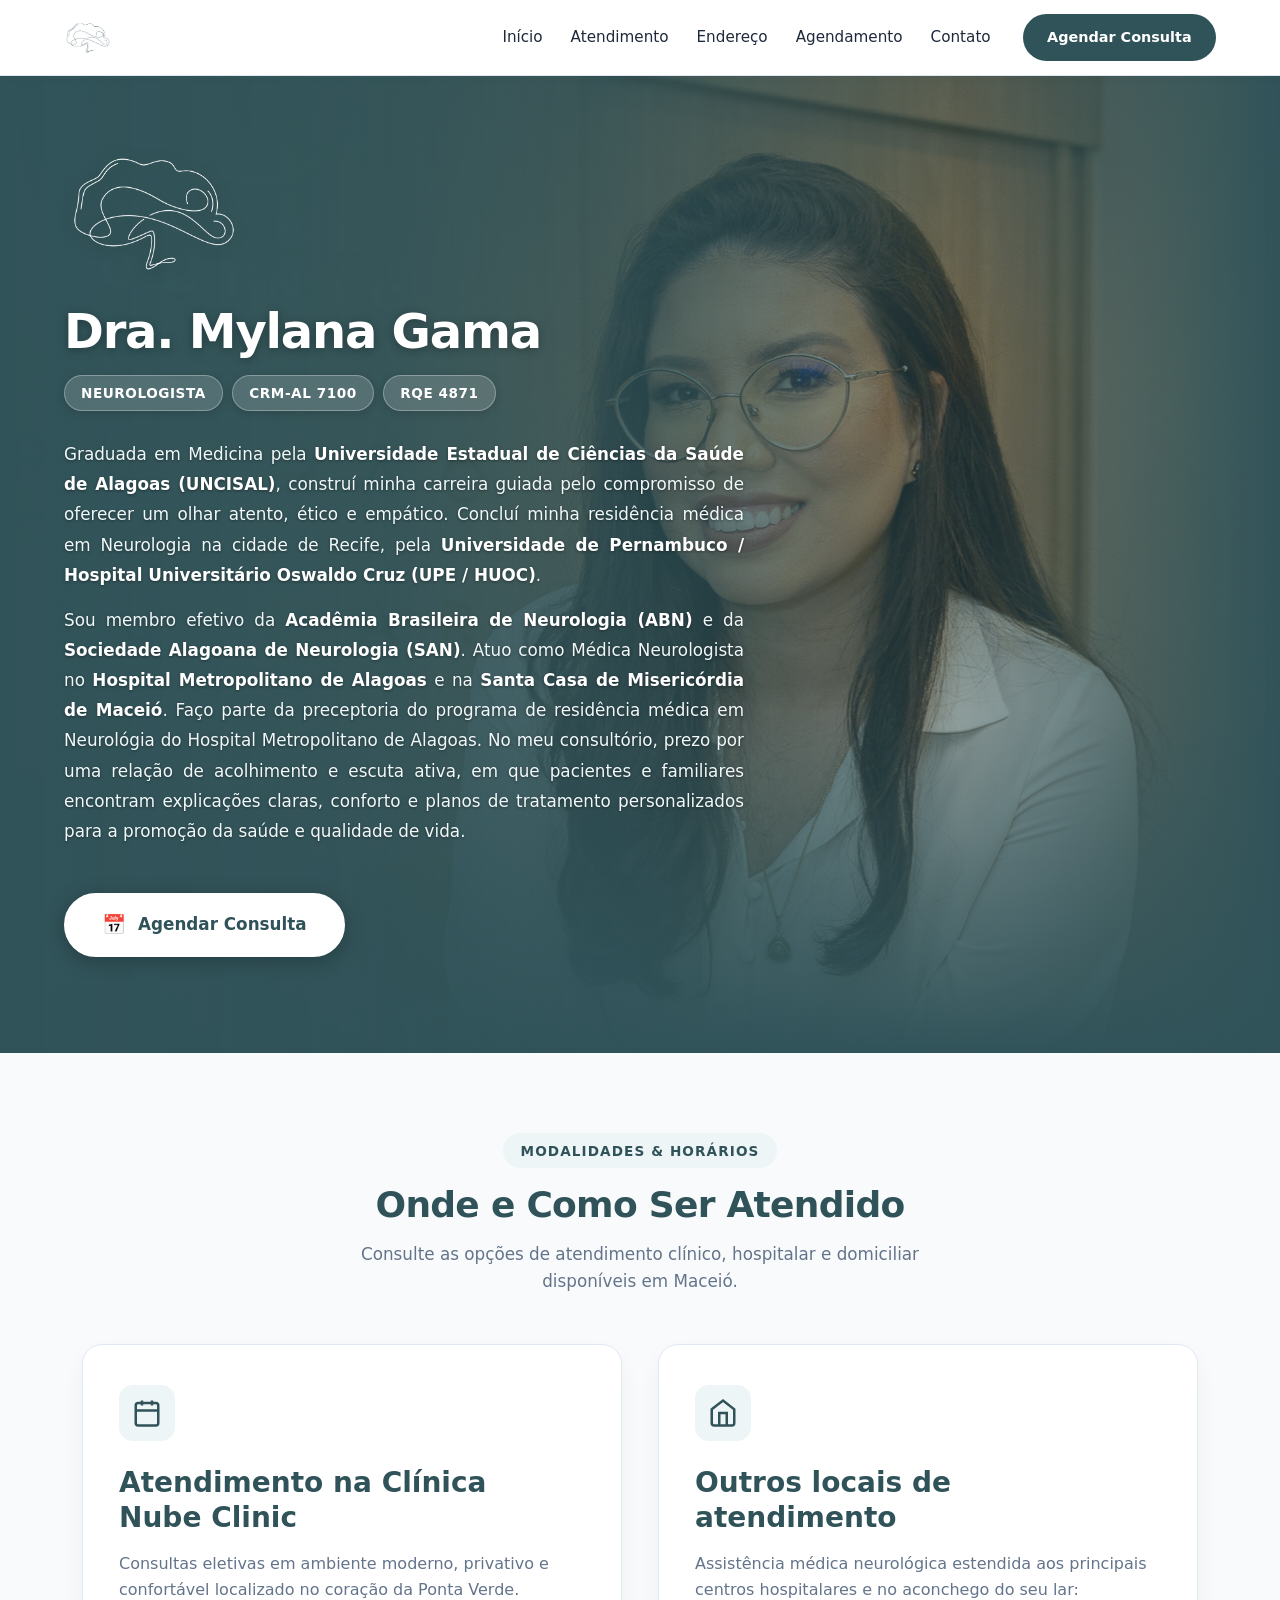
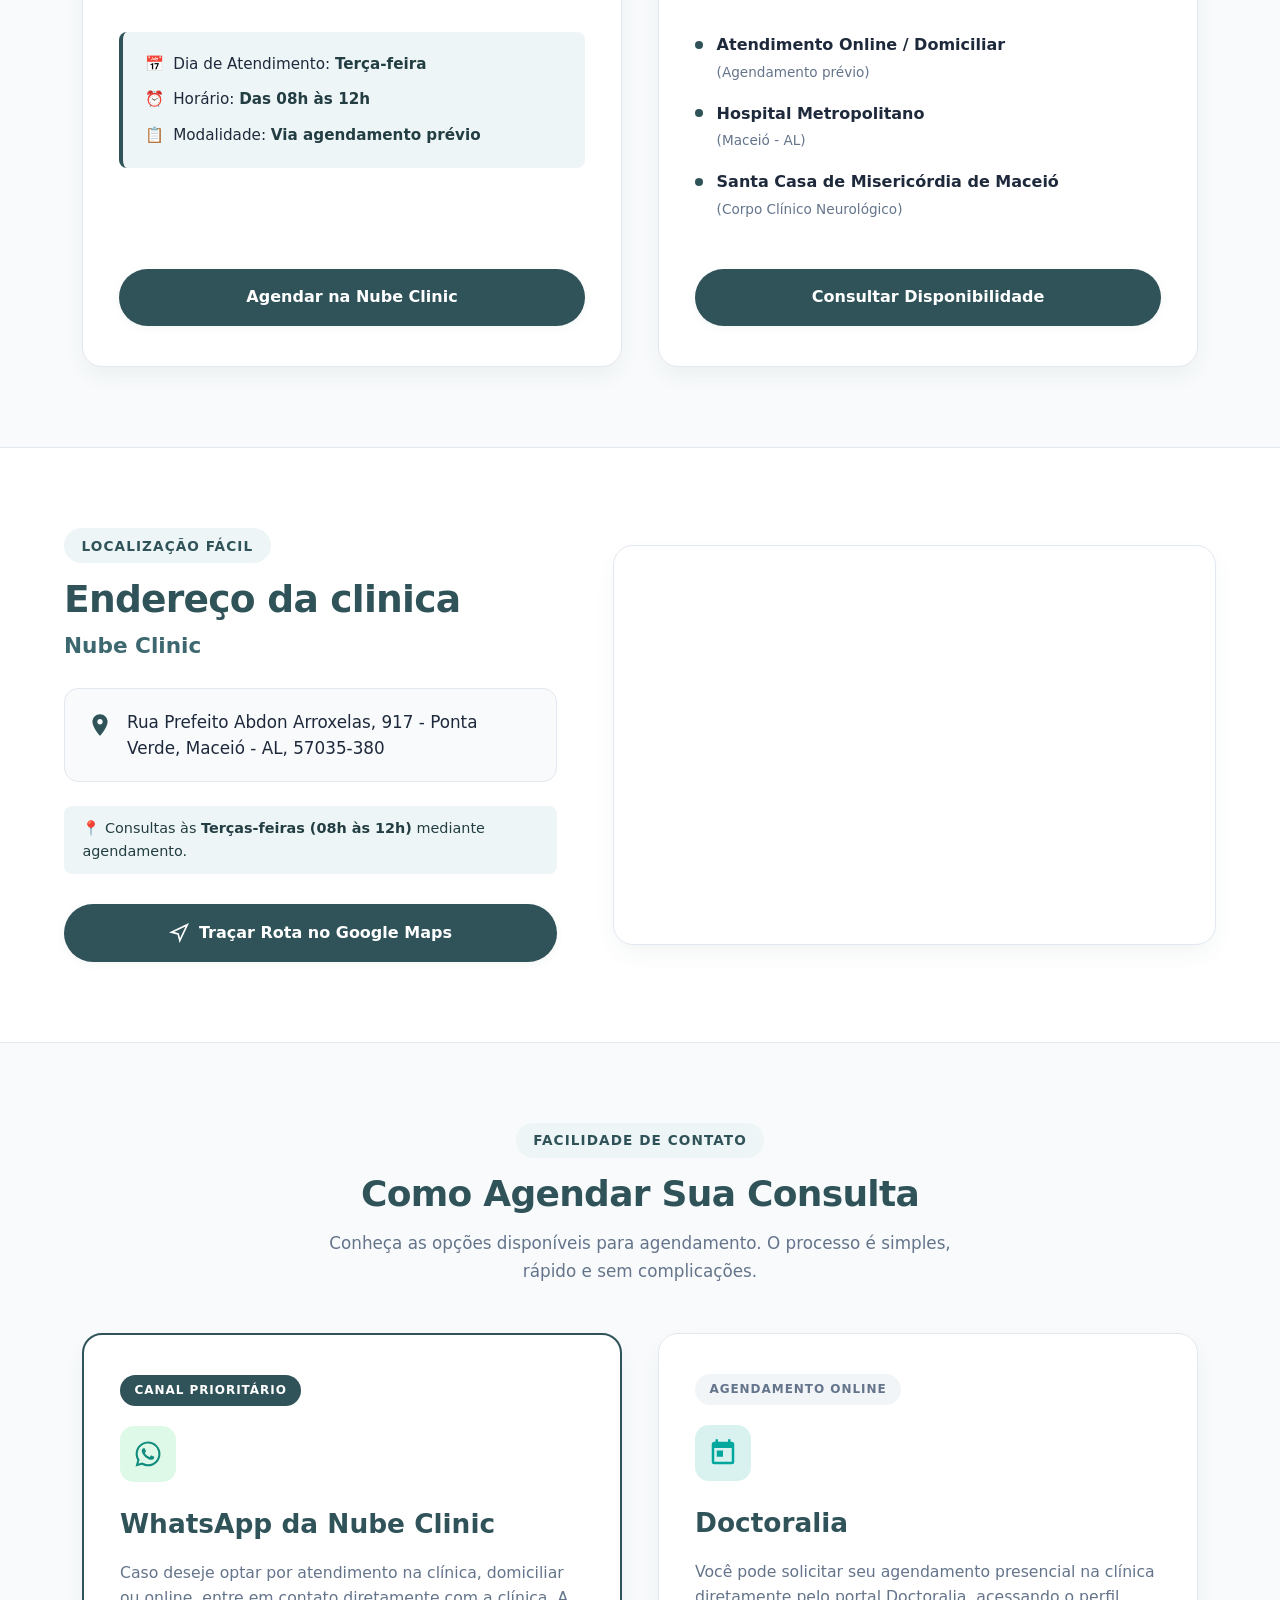
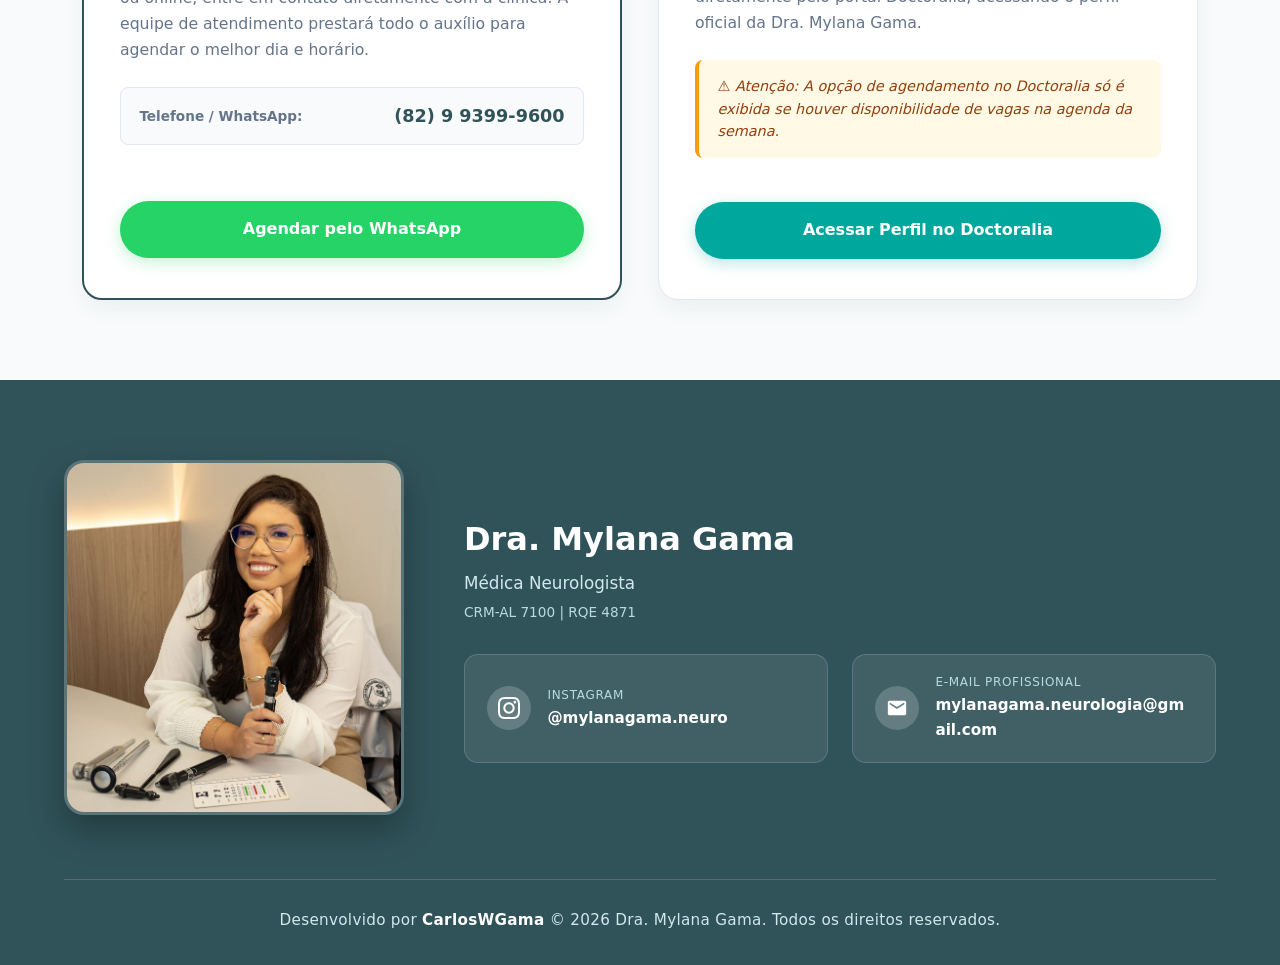
==== commit 61b0eb7d: "Ajuste do Herosection" ====
--- a/index.html
+++ b/index.html
@@ -6,8 +6,8 @@
   
   <!-- SEO & Metadados Primários -->
   <title>Dra. Mylana Gama | Médica Neurologista em Maceió - AL</title>
-  <meta name="description" content="Dra. Mylana Gama - Médica Neurologista (CRM-AL 7100 | RQE 4871). Atendimento humanizado e especializado na Nubi Clinic em Ponta Verde, Maceió, além de consultas domiciliares e online.">
-  <meta name="keywords" content="Neurologista Maceió, Dra Mylana Gama, Neurologia Ponta Verde, Nubi Clinic, Consulta Neurológica, Santa Casa de Maceió, Hospital Metropolitano de Alagoas, AVC, Cefaleia, Enxaqueca">
+  <meta name="description" content="Dra. Mylana Gama - Médica Neurologista (CRM-AL 7100 | RQE 4871). Atendimento humanizado e especializado na Nube Clinic em Ponta Verde, Maceió, além de consultas domiciliares e online.">
+  <meta name="keywords" content="Neurologista Maceió, Dra Mylana Gama, Neurologia Ponta Verde, Nube Clinic, Consulta Neurológica, Santa Casa de Maceió, Hospital Metropolitano de Alagoas, AVC, Cefaleia, Enxaqueca">
   <meta name="author" content="CarlosWGama">
   <meta name="robots" content="index, follow">
   
@@ -59,41 +59,52 @@
 
   <main>
     <!-- =========================================================================
-         1. Hero Section (Fundo #305359, Foto de Destaque, Logo e Texto Corrido)
-         Regra Mobile: 1º Foto, 2º Descrição, 3º Logo
+         1. Hero Section Modernizada (Fundo com Foto Integrada em Degradê & Logo Flutuante)
          ========================================================================= -->
     <section id="hero" class="hero-section">
+      <!-- Camada de Fundo Integrada com a Foto e Degradê Suave para #305359 -->
+      <div class="hero-bg-layer" aria-hidden="true">
+        <div class="hero-bg-image"></div>
+        <div class="hero-bg-overlay"></div>
+      </div>
+
       <div class="container hero-container">
-        
-        <!-- Foto da Doutora (Em destaque) -->
-        <div class="hero-photo-wrapper">
-          <div class="hero-photo-frame">
-            <img src="assets/img/capa.jpg" alt="Dra. Mylana Gama - Médica Neurologista" class="hero-photo" width="440" height="550" fetchpriority="high">
-          </div>
-        </div>
-
-        <!-- Apresentação em Texto Corrido (Sem Tópicos) -->
         <div class="hero-content-wrapper">
+          
+          <!-- Logo Flutuante acima do nome (sem fundo branco, protegido por filtro) -->
+          <div class="hero-brand">
+            <img src="assets/img/logo.png" alt="Logo Dra. Mylana Gama - Neurologista" class="hero-logo-floating" width="180" height="50">
+          </div>
+
+          <!-- Título Principal -->
           <h1 class="hero-title">Dra. Mylana Gama</h1>
-          <span class="hero-registry-badge">CRM-AL 7100 | RQE 4871</span>
-
+
+          <!-- Badges de Especialidade e Credenciais -->
+          <div class="hero-badges">
+            <span class="hero-badge-pill">Neurologista</span>
+            <span class="hero-badge-pill">CRM-AL 7100</span>
+            <span class="hero-badge-pill">RQE 4871</span>
+          </div>
+
+          <!-- Apresentação em Texto Corrido (Sem Tópicos) -->
           <div class="hero-narrative">
             <p class="hero-text">
-              Graduada em Medicina pela <strong>Universidade Estadual de Ciências da Saúde de Alagoas (UNCISAL)</strong>, construí minha vocação guiada pelo compromisso de oferecer um olhar atento, ético e empático a cada pessoa que confia em meus cuidados. Concluí minha especialização médica através do programa de residência em Neurologia na cidade de Recife, pela renomada <strong>Universidade de Pernambuco / Hospital Universitário Oswaldo Cruz (UPE / HUOC)</strong>.
+              Graduada em Medicina pela <strong>Universidade Estadual de Ciências da Saúde de Alagoas (UNCISAL)</strong>, construí minha carreira guiada pelo compromisso de oferecer um olhar atento, ético e empático. Concluí minha residência médica em Neurologia na cidade de Recife, pela <strong>Universidade de Pernambuco / Hospital Universitário Oswaldo Cruz (UPE / HUOC)</strong>.
             </p>
             <p class="hero-text">
-              Sou membro efetivo da <strong>Sociedade Alagoana de Neurologia (SAN)</strong> e exerço com dedicação a medicina hospitalar integrando o corpo clínico de importantes instituições do nosso estado, atuando como Médica Neurologista do <strong>Hospital Metropolitano de Alagoas</strong> e da <strong>Santa Casa de Misericórdia de Maceió</strong>. No meu consultório, prezo por uma relação de acolhimento e escuta ativa, onde pacientes e familiares encontram explicações claras, conforto e planos de tratamento personalizados para a promoção da saúde e qualidade de vida.
-            </p>
-          </div>
-
-          <!-- Logo da Doutora com Menos Destaque e Fundo de Proteção -->
-          <div class="hero-logo-wrapper">
-            <div class="hero-logo-card">
-              <img src="assets/img/logo.png" alt="Logo Dra. Mylana Gama" class="hero-logo-img" width="360" height="114">
-            </div>
-          </div>
-        </div>
-
+              Sou membro efetivo da <strong>Acadêmia Brasileira de Neurologia (ABN)</strong> e da <strong>Sociedade Alagoana de Neurologia (SAN)</strong>. Atuo como Médica Neurologista no <strong>Hospital Metropolitano de Alagoas</strong> e na <strong>Santa Casa de Misericórdia de Maceió</strong>. Faço parte da preceptoria do programa de residência médica em Neurológia do Hospital Metropolitano de Alagoas. No meu consultório, prezo por uma relação de acolhimento e escuta ativa, em que pacientes e familiares encontram explicações claras, conforto e planos de tratamento personalizados para a promoção da saúde e qualidade de vida.
+            </p>
+          </div>
+
+          <!-- Botão de Chamada para Ação Rápida -->
+          <div class="hero-actions">
+            <a href="#agendamento" class="btn btn-hero-cta">
+              <span class="cta-icon" aria-hidden="true">📅</span>
+              <span>Agendar Consulta</span>
+            </a>
+          </div>
+
+        </div>
       </div>
     </section>
 
@@ -113,7 +124,7 @@
 
         <div class="attendance-cards-grid">
           
-          <!-- Card 1: Nubi Clinic -->
+          <!-- Card 1: Nube Clinic -->
           <article class="attendance-card">
             <div class="card-icon-badge">
               <svg class="card-icon" viewBox="0 0 24 24" fill="none" stroke="currentColor" stroke-width="2">
@@ -124,7 +135,7 @@
               </svg>
             </div>
             
-            <h1 class="attendance-card-title">Atendimento na Clínica <br/>Nubi Clinic</h1>
+            <h1 class="attendance-card-title">Atendimento na Clínica <br/>Nube Clinic</h1>
             
             <p class="attendance-card-desc">
               Consultas eletivas em ambiente moderno, privativo e confortável localizado no coração da Ponta Verde.
@@ -146,7 +157,7 @@
             </div>
 
             <div class="card-action">
-              <a href="#agendamento" class="btn btn-teal">Agendar na Nubi Clinic</a>
+              <a href="#agendamento" class="btn btn-teal">Agendar na Nube Clinic</a>
             </div>
           </article>
 
@@ -200,7 +211,7 @@
     </section>
 
     <!-- =========================================================================
-         3. Seção Endereço da Clínica Nubi Clinic (com Google Maps via Iframe)
+         3. Seção Endereço da Clínica Nube Clinic (com Google Maps via Iframe)
          ========================================================================= -->
     <section id="endereco" class="clinic-address-section">
       <div class="container address-container">
@@ -209,7 +220,7 @@
         <div class="address-info-col">
           <span class="section-badge">Localização Fácil</span>
           <h1 class="address-main-title">Endereço da clinica</h1>
-          <h2 class="address-subtitle">Nubi Clinic</h2>
+          <h2 class="address-subtitle">Nube Clinic</h2>
           
           <div class="address-text-box">
             <svg class="icon-pin" viewBox="0 0 24 24" width="26" height="26" fill="currentColor">
@@ -246,7 +257,7 @@
               allowfullscreen="" 
               loading="lazy" 
               referrerpolicy="no-referrer-when-downgrade" 
-              title="Localização da Nubi Clinic no Google Maps">
+              title="Localização da Nube Clinic no Google Maps">
             </iframe>
           </div>
         </div>
@@ -255,7 +266,7 @@
     </section>
 
     <!-- =========================================================================
-         4. Seção Informativa de Agendamento (WhatsApp Nubi Clinic & Doctoralia)
+         4. Seção Informativa de Agendamento (WhatsApp Nube Clinic & Doctoralia)
          ========================================================================= -->
     <section id="agendamento" class="booking-section">
       <div class="container">
@@ -270,7 +281,7 @@
 
         <div class="booking-cards-grid">
           
-          <!-- Canal 1: WhatsApp Nubi Clinic (Prioritário) -->
+          <!-- Canal 1: WhatsApp Nube Clinic (Prioritário) -->
           <article class="booking-card card-priority">
             <div class="card-top-badge">
               <span class="badge-priority">Canal Prioritário</span>
@@ -282,7 +293,7 @@
               </svg>
             </div>
 
-            <h3 class="booking-channel-title">WhatsApp da Nubi Clinic</h3>
+            <h3 class="booking-channel-title">WhatsApp da Nube Clinic</h3>
             
             <p class="booking-channel-desc">
               Caso deseje optar por atendimento na clínica, domiciliar ou online, entre em contato diretamente com a clínica. A equipe de atendimento prestará todo o auxílio para agendar o melhor dia e horário.
--- a/assets/css/style.css
+++ b/assets/css/style.css
@@ -33,6 +33,11 @@
   --border-radius-lg: 20px;
   --border-radius-pill: 50px;
 
+  --hero-radius-pill: 50px;
+  --hero-radius-card: 24px;
+  --hero-shadow-glow: 0 4px 24px rgba(0, 0, 0, 0.25);
+  --hero-logo-filter: brightness(0) invert(1) drop-shadow(0 2px 8px rgba(0, 0, 0, 0.4));
+
   --shadow-sm: 0 2px 8px rgba(48, 83, 89, 0.06);
   --shadow-md: 0 10px 25px -5px rgba(48, 83, 89, 0.08);
   --shadow-lg: 0 20px 35px -10px rgba(48, 83, 89, 0.14);
@@ -293,105 +298,145 @@
 }
 
 /* --------------------------------------------------------------------------
-   5. Hero Section (Fundo #305359, Foto de Destaque, Logo com Contraste, Texto Corrido)
+   5. Hero Section Modernizada (Fundo Integrado com Degradê & Logo Flutuante)
+   Inspirado no design de alto padrão da referência médica
    -------------------------------------------------------------------------- */
 .hero-section {
   background-color: var(--color-primary);
   color: var(--color-white);
-  padding: 4.5rem 0 5rem 0;
+  padding: 3rem 0 6rem 0;
   position: relative;
   overflow: hidden;
-}
-
+  min-height: 85vh;
+  display: flex;
+  align-items: center;
+}
+
+/* Camada de Mídia de Fundo Integrada */
+.hero-bg-layer {
+  position: absolute;
+  inset: 0;
+  width: 100%;
+  height: 100%;
+  pointer-events: none;
+  z-index: 1;
+}
+
+/* Imagem da Doutora ocupando a área de fundo à direita/centro */
+.hero-bg-image {
+  position: absolute;
+  inset: 0;
+  width: 100%;
+  height: 100%;
+  background-image: url('../img/capa.jpg');
+  background-repeat: no-repeat;
+  background-size: auto;
+  background-position: right 10% top 30%;
+  opacity: 0.75;
+}
+
+/* Camada de Degradês Periféricos para fusão contínua em #305359 */
+.hero-bg-overlay {
+  position: absolute;
+  inset: 0;
+  width: 100%;
+  height: 100%;
+  background: 
+    /* Degradê horizontal: mais escuro à esquerda para contraste do texto, suave no centro e fechando à direita */
+    linear-gradient(to right, 
+      #305359 0%, 
+      rgba(48, 83, 89, 0.95) 30%, 
+      rgba(48, 83, 89, 0.80) 48%, 
+      rgba(48, 83, 89, 0.35) 75%, 
+      #305359 100%),
+    /* Degradê vertical: suave no topo e esmaecendo completamente na base */
+    linear-gradient(to bottom, 
+      rgba(48, 83, 89, 0.3) 0%, 
+      transparent 30%, 
+      transparent 65%, 
+      #305359 100%);
+}
+
+/* Contêiner de Conteúdo em Primeiro Plano */
 .hero-container {
+  position: relative;
+  z-index: 2;
   display: flex;
   flex-direction: row;
   align-items: center;
-  justify-content: space-between;
-  gap: 3.5rem;
-}
-
-/* Foto da Doutora */
-.hero-photo-wrapper {
-  flex: 1 1 42%;
-  display: flex;
-  justify-content: center;
-  align-items: center;
-  position: relative;
-}
-
-.hero-photo-frame {
-  position: relative;
-  border-radius: var(--border-radius-lg);
-  overflow: hidden;
-  box-shadow: 0 20px 45px rgba(0, 0, 0, 0.28);
-  border: 4px solid rgba(255, 255, 255, 0.2);
-  max-width: 440px;
-  width: 100%;
-}
-
-.hero-photo {
-  width: 100%;
+  width: 100%;
+}
+
+.hero-content-wrapper {
+  max-width: 680px;
+  display: flex;
+  flex-direction: column;
+  align-items: flex-start;
+}
+
+/* Logo Flutuante (sem fundo branco, protegido por filtro) */
+.hero-brand {
+  display: inline-block;
+}
+
+.hero-logo-floating {
+  max-width: 220px;
   height: auto;
   display: block;
-  object-fit: cover;
-  transition: transform 0.4s ease;
-}
-
-.hero-photo-frame:hover .hero-photo {
-  transform: scale(1.02);
-}
-
-/* Bloco Narrativo e Apresentação */
-.hero-content-wrapper {
-  flex: 1 1 58%;
-  display: flex;
-  flex-direction: column;
-  align-items: flex-start;
-}
-
-.hero-badge-tag {
-  display: inline-flex;
-  align-items: center;
-  gap: 0.5rem;
-  background-color: rgba(255, 255, 255, 0.15);
-  border: 1px solid rgba(255, 255, 255, 0.25);
-  color: #ffffff;
-  padding: 0.4rem 1.1rem;
-  border-radius: var(--border-radius-pill);
-  font-size: 0.85rem;
-  font-weight: 600;
-  text-transform: uppercase;
-  letter-spacing: 0.06em;
-  margin-bottom: 1rem;
+  filter: var(--hero-logo-filter);
+  transition: transform 0.3s ease;
+}
+
+.hero-logo-floating:hover {
+  transform: translateY(-2px);
 }
 
 .hero-title {
-  font-size: 2.85rem;
-  font-weight: 700;
+  font-size: 3rem;
+  font-weight: 800;
   line-height: 1.15;
   letter-spacing: -0.025em;
   color: #ffffff;
-  margin-bottom: 0.65rem;
-}
-
-.hero-registry-badge {
-  display: inline-block;
-  font-size: 0.95rem;
+  margin-bottom: 1rem;
+  text-shadow: 0 2px 10px rgba(0, 0, 0, 0.3);
+}
+
+/* Badges de Especialidade e Credenciais */
+.hero-badges {
+  display: flex;
+  flex-wrap: wrap;
+  gap: 0.6rem;
+  margin-bottom: 1.75rem;
+}
+
+.hero-badge-pill {
+  display: inline-flex;
+  align-items: center;
+  background-color: rgba(255, 255, 255, 0.16);
+  backdrop-filter: blur(8px);
+  -webkit-backdrop-filter: blur(8px);
+  border: 1px solid rgba(255, 255, 255, 0.3);
+  color: #ffffff;
+  padding: 0.35rem 1rem;
+  border-radius: var(--hero-radius-pill);
+  font-size: 0.85rem;
   font-weight: 600;
-  color: #d1e8ec;
-  background-color: rgba(0, 0, 0, 0.18);
-  padding: 0.35rem 0.9rem;
-  border-radius: var(--border-radius-sm);
-  margin-bottom: 1.5rem;
+  letter-spacing: 0.04em;
+  text-transform: uppercase;
+  box-shadow: 0 2px 8px rgba(0, 0, 0, 0.15);
+}
+
+.hero-narrative {
+  margin-bottom: 2rem;
 }
 
 .hero-text {
-  font-size: 1.06rem;
+  font-size: 1.05rem;
   line-height: 1.8;
   color: #f1f8f9;
-  margin-bottom: 10px;
+  margin-bottom: 0.9rem;
   text-align: justify;
+  text-shadow: 0 1px 3px rgba(0, 0, 0, 0.4);
 }
 
 .hero-text strong {
@@ -399,45 +444,39 @@
   font-weight: 600;
 }
 
+/* Botão de Chamada para Ação Rápida */
 .hero-actions {
   display: flex;
   align-items: center;
   gap: 1.25rem;
-  margin-bottom: 2rem;
-}
-
-/* Logo da Doutora no Hero (Protegida contra o fundo #305359) */
-.hero-logo-wrapper {
-  margin-top: 0.5rem;
-  width: 100%;
-  display: flex;
-  justify-content: center;
-  align-items: center;
-  text-align: center;
-}
-
-.hero-logo-card {
+}
+
+.btn-hero-cta {
   display: inline-flex;
   align-items: center;
+  gap: 0.75rem;
   background-color: #ffffff;
-  padding: 0.65rem 1.35rem;
-  border-radius: 10px;
-  box-shadow: 0 6px 20px rgba(0, 0, 0, 0.15);
-  border: 1px solid rgba(255, 255, 255, 0.9);
-}
-
-.hero-logo-img {
-  height: 114px;
-  width: auto;
-  object-fit: contain;
-}
-
-.hero-logo-caption {
-  font-size: 0.8rem;
-  font-weight: 600;
-  color: var(--color-logo-brand);
-  text-transform: uppercase;
-  letter-spacing: 0.05em;
+  color: var(--color-primary);
+  font-size: 1.05rem;
+  font-weight: 700;
+  padding: 0.9rem 2.25rem;
+  border-radius: var(--hero-radius-pill);
+  box-shadow: 0 4px 20px rgba(0, 0, 0, 0.25);
+  border: 2px solid #ffffff;
+  transition: all 0.3s cubic-bezier(0.4, 0, 0.2, 1);
+  min-height: 52px;
+}
+
+.btn-hero-cta .cta-icon {
+  font-size: 1.2rem;
+}
+
+.btn-hero-cta:hover {
+  background-color: var(--color-whatsapp);
+  color: #ffffff;
+  border-color: var(--color-whatsapp);
+  transform: translateY(-3px);
+  box-shadow: 0 8px 25px rgba(37, 211, 102, 0.4);
 }
 
 /* --------------------------------------------------------------------------
@@ -508,7 +547,7 @@
   margin-bottom: 1.75rem;
 }
 
-/* Destaque de Horários Nubi Clinic */
+/* Destaque de Horários Nube Clinic */
 .schedule-highlight-box {
   background-color: var(--color-primary-subtle);
   border-left: 4px solid var(--color-primary);
@@ -574,7 +613,7 @@
 }
 
 /* --------------------------------------------------------------------------
-   7. Seção Endereço da Clínica Nubi Clinic (com Iframe do Google Maps)
+   7. Seção Endereço da Clínica Nube Clinic (com Iframe do Google Maps)
    -------------------------------------------------------------------------- */
 .clinic-address-section {
   background-color: var(--color-white);
@@ -680,7 +719,7 @@
 }
 
 /* --------------------------------------------------------------------------
-   8. Seção Informativa de Agendamento (WhatsApp Nubi Clinic & Doctoralia)
+   8. Seção Informativa de Agendamento (WhatsApp Nube Clinic & Doctoralia)
    -------------------------------------------------------------------------- */
 .booking-section {
   background-color: var(--color-bg-light);
--- a/assets/css/responsive.css
+++ b/assets/css/responsive.css
@@ -7,12 +7,22 @@
    Tablets e Telas Médias (max-width: 992px)
    -------------------------------------------------------------------------- */
 @media screen and (max-width: 992px) {
-  .hero-container {
-    gap: 2.5rem;
+  .hero-section {
+    min-height: auto;
+    padding: 4.5rem 0 5rem 0;
+  }
+
+  .hero-bg-image {
+    background-position: right 5% center;
+    opacity: 0.60;
+  }
+
+  .hero-content-wrapper {
+    max-width: 580px;
   }
 
   .hero-title {
-    font-size: 2.4rem;
+    font-size: 2.5rem;
   }
 
   .address-container {
@@ -62,13 +72,22 @@
     width: 100%;
   }
 
-  /* 2. Hero Section - ORDENAÇÃO ESTREITA NO MOBILE:
-     1º Foto da Doutora
-     2º Descrição (Texto Corrido de Apresentação)
-     3º Logo da Doutora
-  -------------------------------------------------------------------------- */
+  /* 2. Hero Section Modernizada no Mobile */
   .hero-section {
-    padding: 3rem 0 3.5rem 0;
+    padding: 3.5rem 0 4rem 0;
+    min-height: auto;
+  }
+
+  .hero-bg-image {
+    background-position: center top 15%;
+    opacity: 0.38;
+  }
+
+  .hero-bg-overlay {
+    background: linear-gradient(to bottom, 
+      rgba(48, 83, 89, 0.94) 0%, 
+      rgba(48, 83, 89, 0.88) 50%, 
+      #305359 100%);
   }
 
   .hero-container {
@@ -76,61 +95,50 @@
     flex-direction: column !important;
     align-items: center !important;
     text-align: center !important;
-    gap: 2rem !important;
-  }
-
-  /* 1º Lugar: Foto da Doutora */
-  .hero-photo-wrapper {
-    order: 1 !important;
-    width: 100%;
-    max-width: 320px;
-  }
-
-  .hero-photo-frame {
-    max-width: 300px;
+  }
+
+  .hero-content-wrapper {
+    width: 100%;
+    max-width: 100%;
+    align-items: center;
+    text-align: center;
+  }
+
+  .hero-brand {
+    margin-bottom: 1rem;
+  }
+
+  .hero-logo-floating {
+    max-width: 180px;
     margin: 0 auto;
   }
 
-  /* 2º Lugar: Apresentação (Texto Corrido) */
-  .hero-content-wrapper {
-    order: 2 !important;
-    width: 100%;
-    align-items: center;
-  }
-
-  .hero-badge-tag {
-    margin-left: auto;
-    margin-right: auto;
-  }
-
   .hero-title {
-    font-size: 2.15rem;
-    text-align: center;
+    font-size: 2.2rem;
+    text-align: center;
+  }
+
+  .hero-badges {
+    justify-content: center;
+    margin-bottom: 1.35rem;
   }
 
   .hero-text {
     text-align: left;
     font-size: 1rem;
-    line-height: 1.7;
+    line-height: 1.75;
   }
 
   .hero-actions {
     justify-content: center;
     width: 100%;
-  }
-
-  .hero-actions .btn {
+    margin-top: 0.5rem;
+  }
+
+  .btn-hero-cta {
     width: 100%;
     max-width: 320px;
-  }
-
-  /* 3º Lugar: Logo da Doutora */
-  .hero-logo-wrapper {
-    order: 3 !important;
-    width: 100%;
-    display: flex;
-    justify-content: center;
-    margin-top: 0.5rem;
+    justify-content: center;
   }
 
   /* 3. Seção Atendimento - Empilhamento Vertical de Cards */
@@ -248,8 +256,22 @@
    Pequenos Smartphones (max-width: 420px)
    -------------------------------------------------------------------------- */
 @media screen and (max-width: 420px) {
+  .hero-logo-floating {
+    max-width: 155px;
+  }
+
   .hero-title {
     font-size: 1.85rem;
+  }
+
+  .hero-badge-pill {
+    font-size: 0.78rem;
+    padding: 0.3rem 0.75rem;
+  }
+
+  .btn-hero-cta {
+    padding: 0.8rem 1.4rem;
+    font-size: 0.95rem;
   }
 
   .section-title {
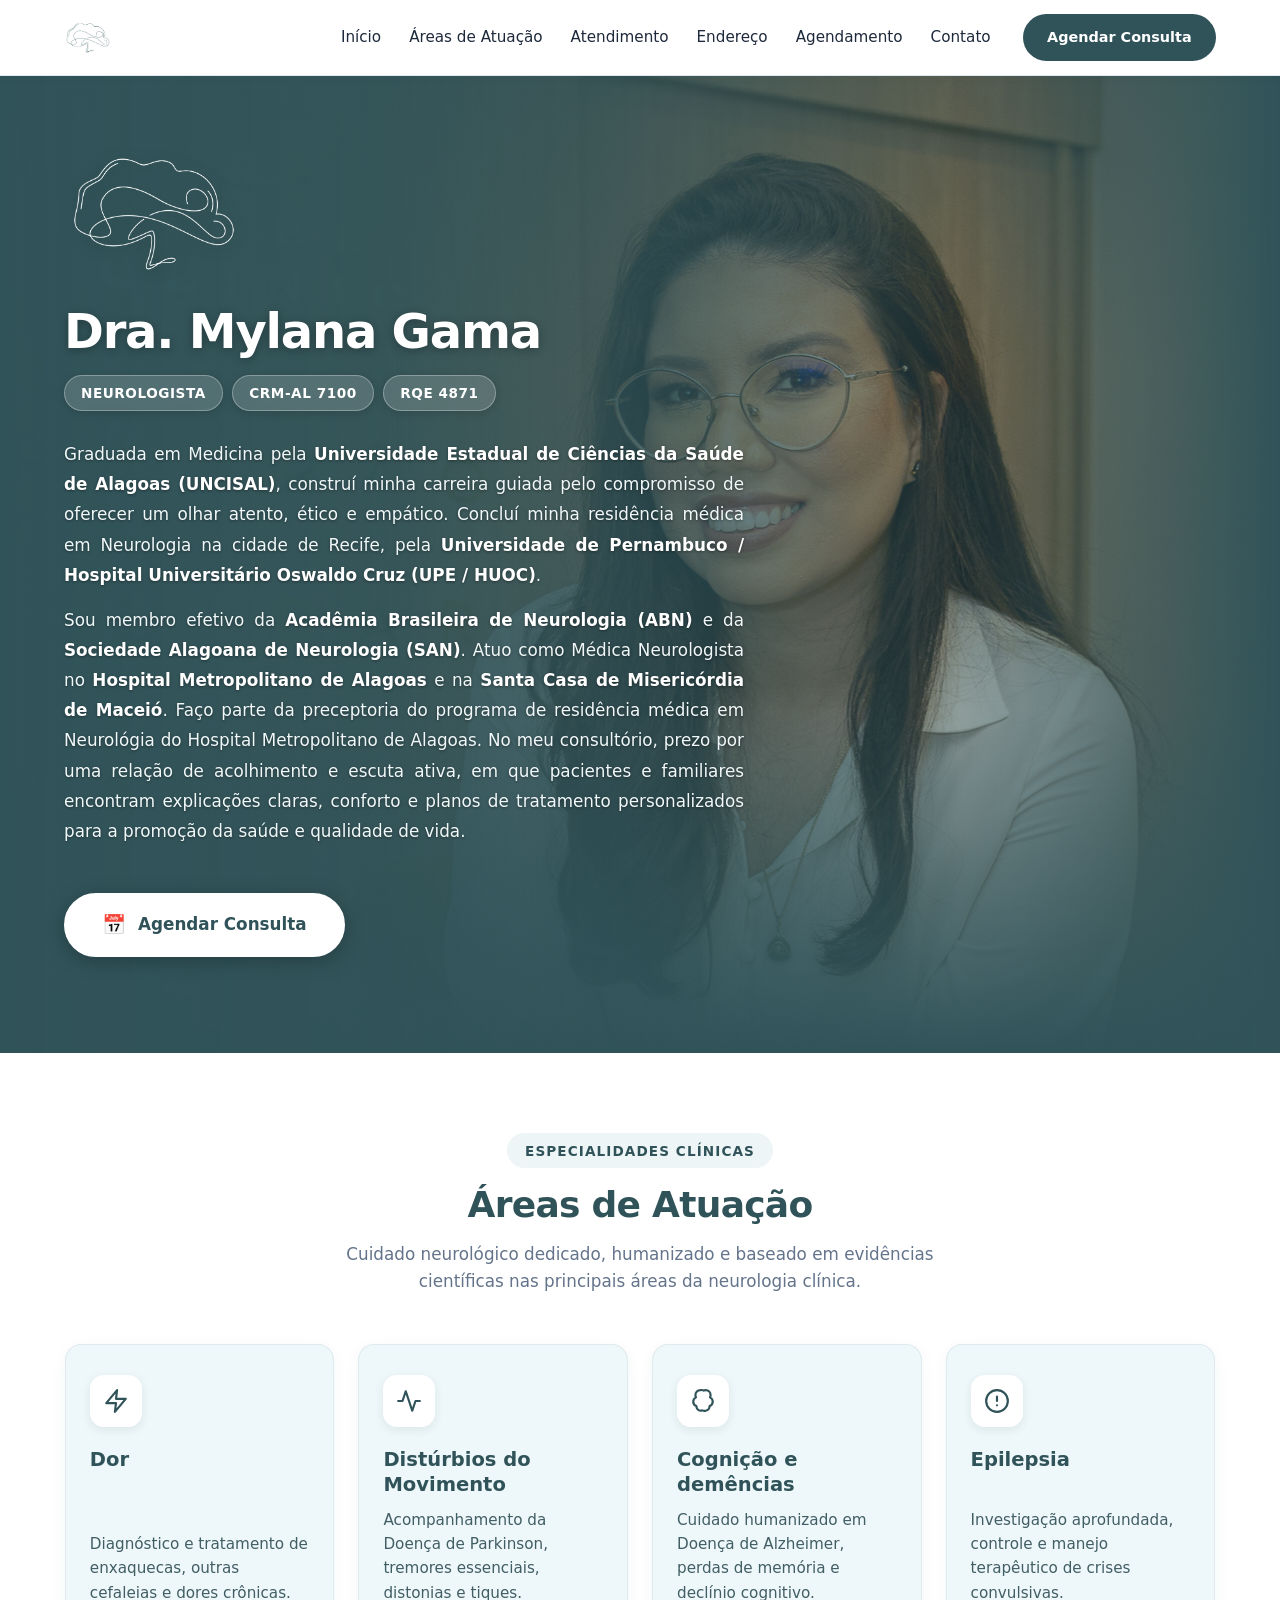
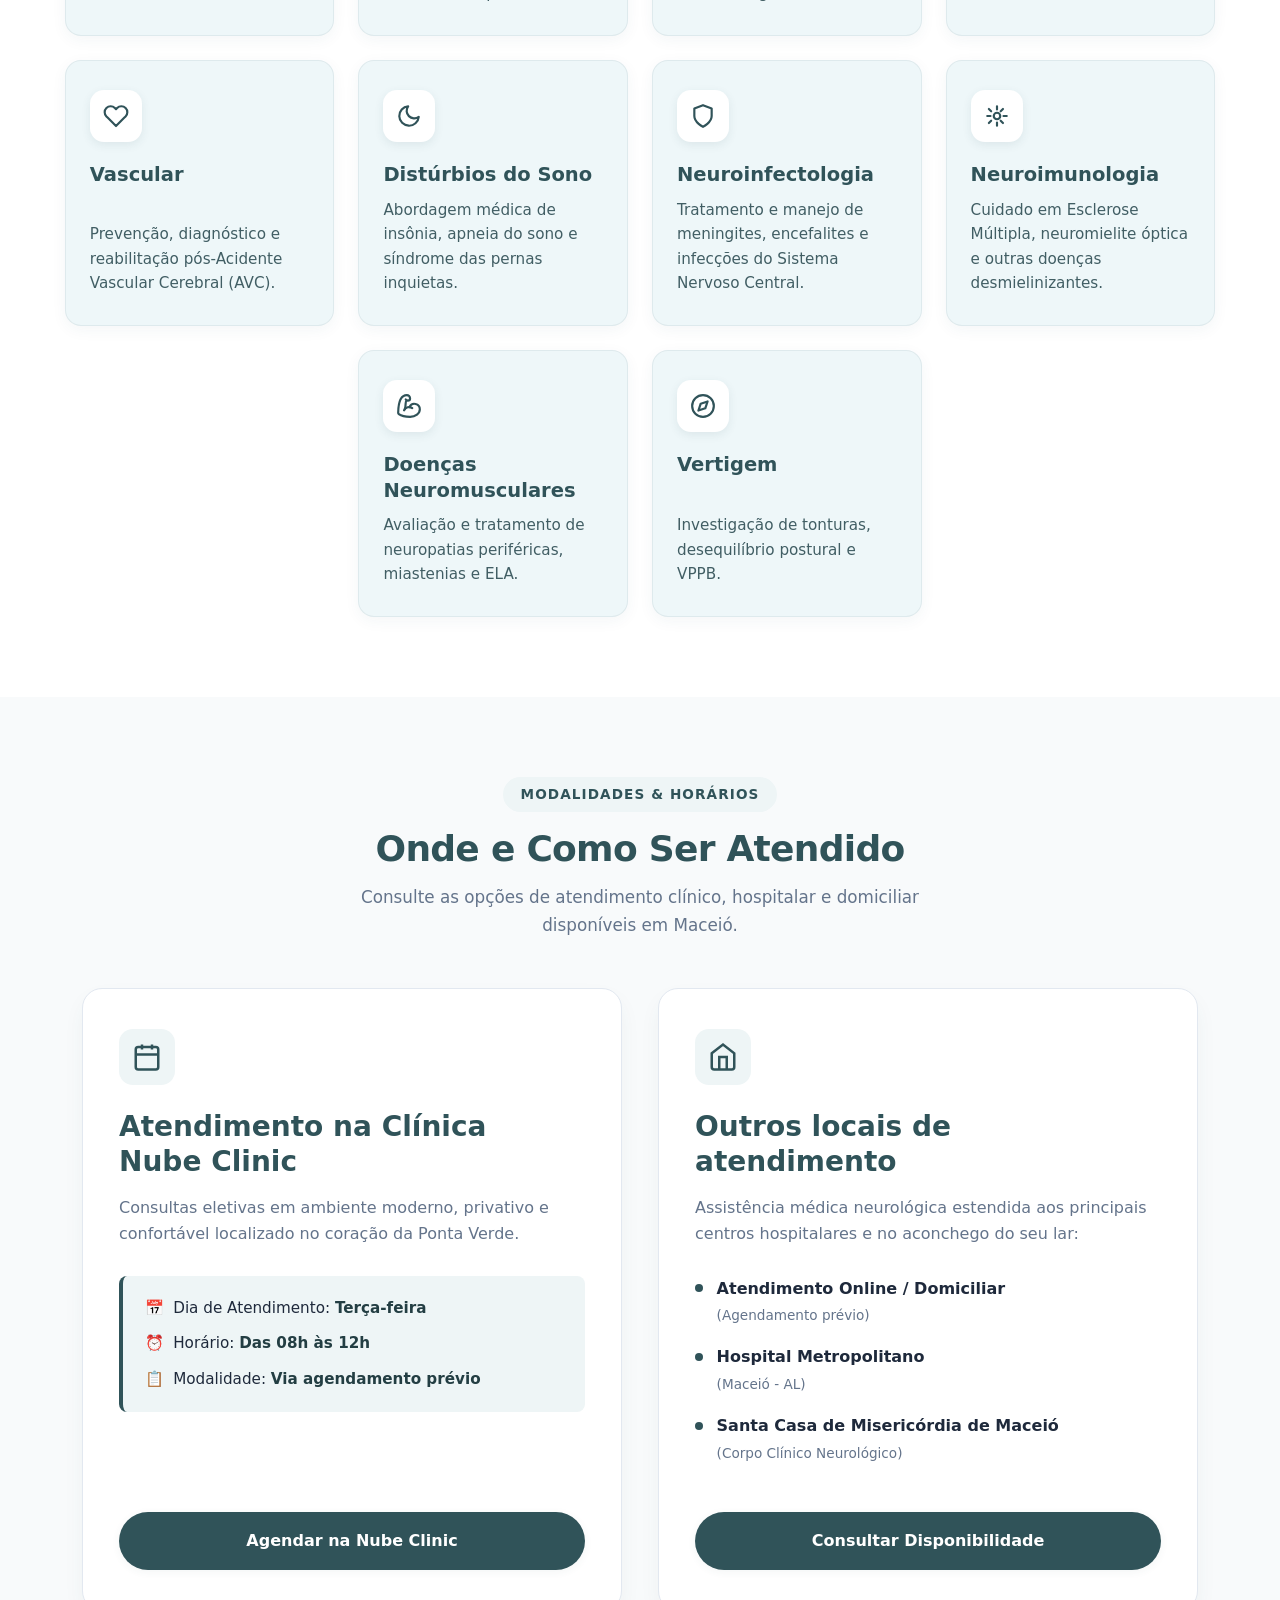
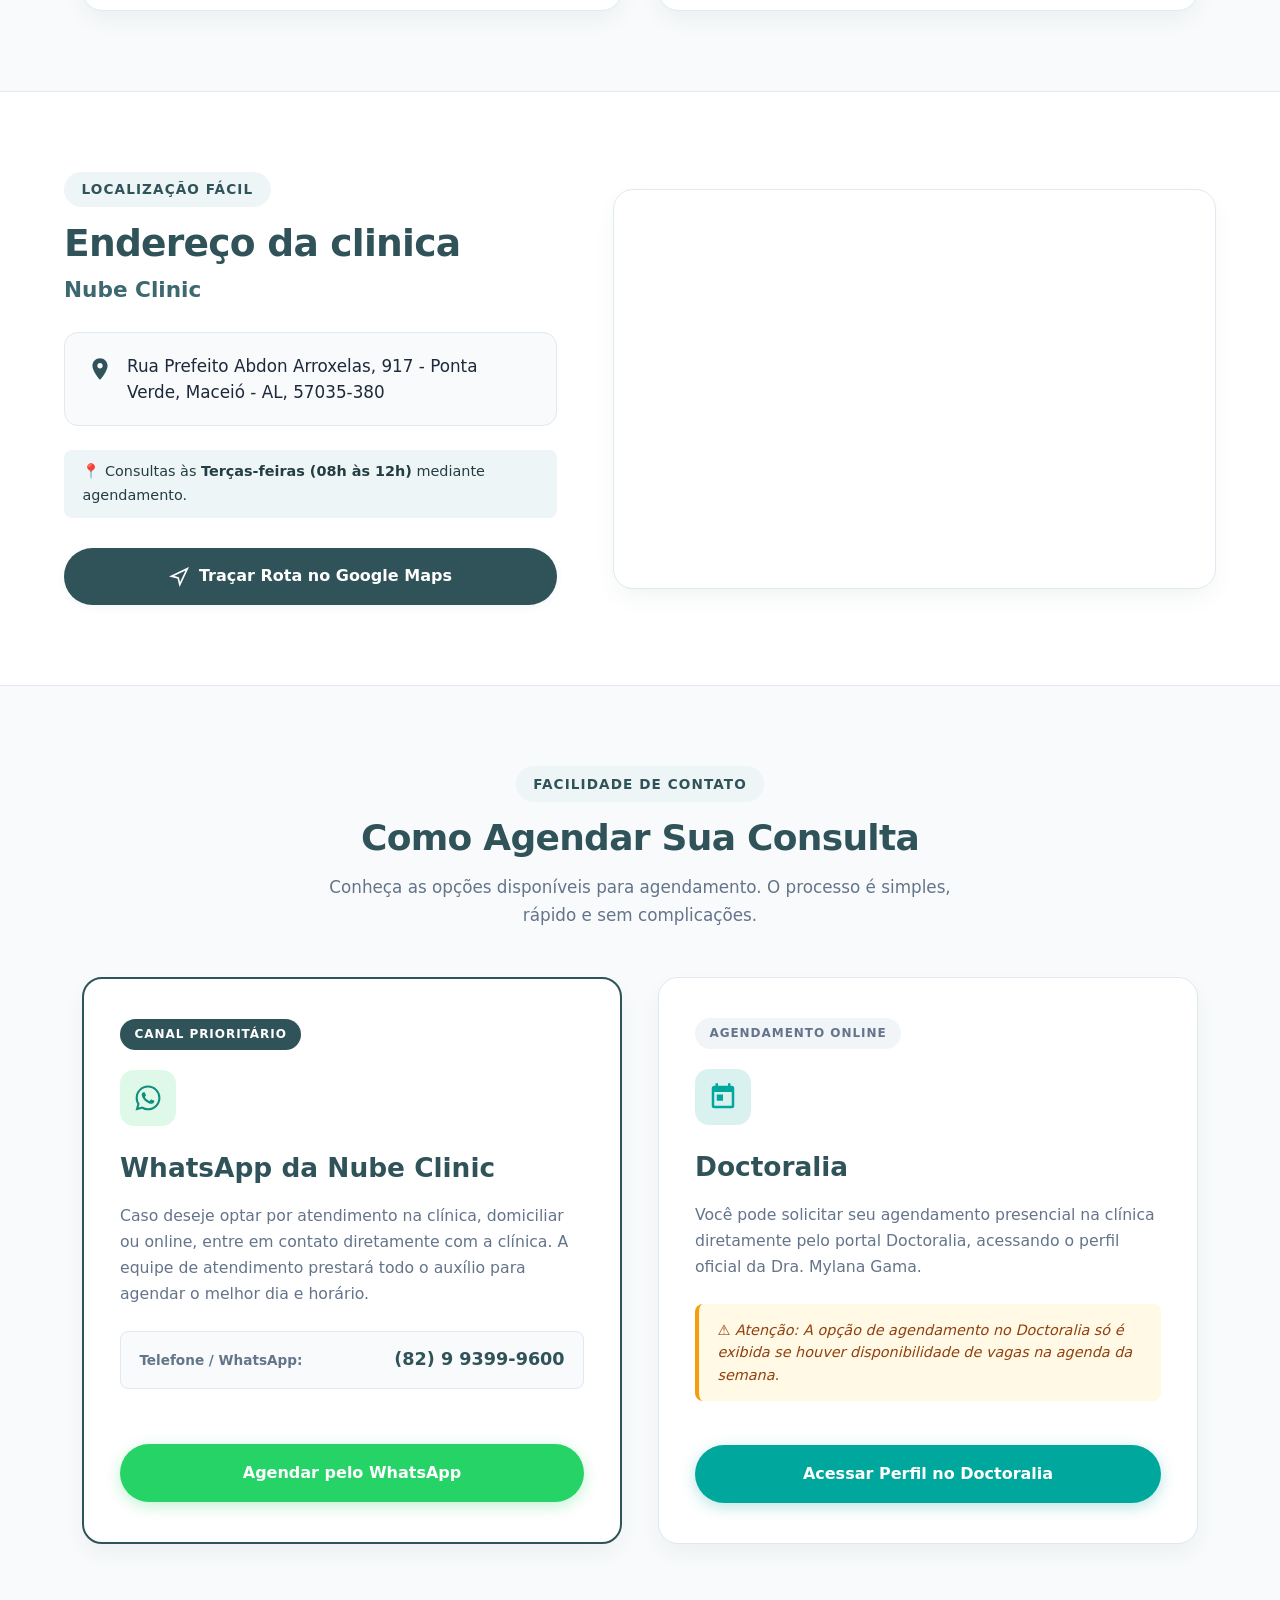
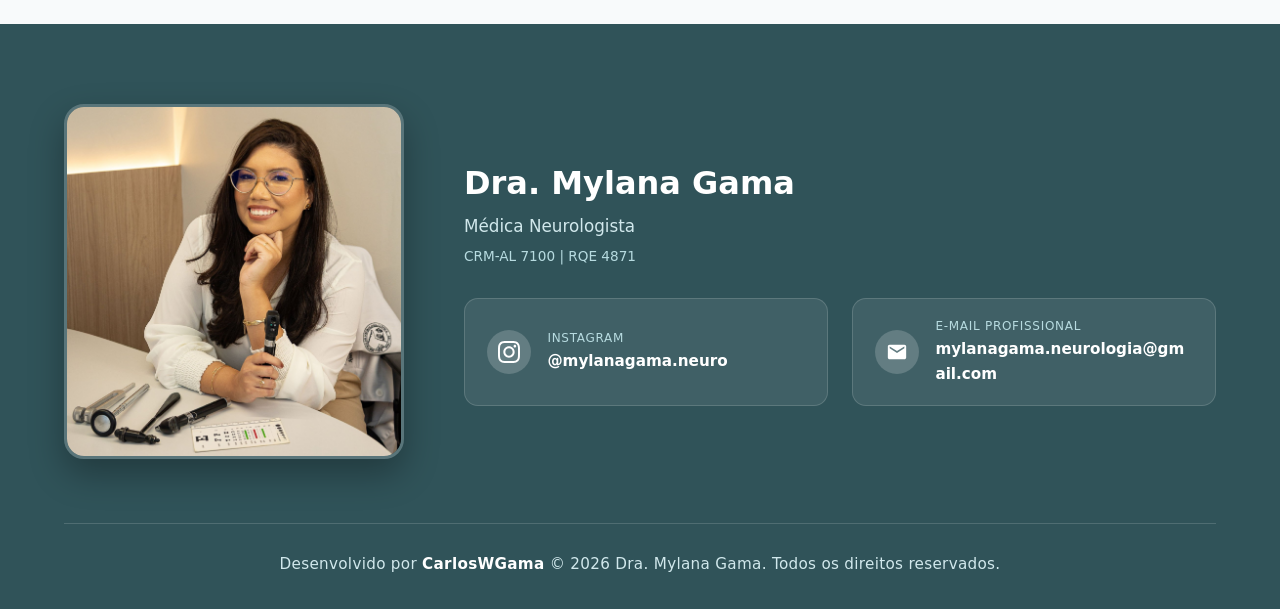
==== commit 796c9d61: "Aréas de atuação" ====
--- a/index.html
+++ b/index.html
@@ -47,6 +47,7 @@
       <nav class="site-nav" id="siteNav">
         <div class="nav-links">
           <a href="#hero" class="nav-link">Início</a>
+          <a href="#areas-atuacao" class="nav-link">Áreas de Atuação</a>
           <a href="#atendimento" class="nav-link">Atendimento</a>
           <a href="#endereco" class="nav-link">Endereço</a>
           <a href="#agendamento" class="nav-link">Agendamento</a>
@@ -109,7 +110,164 @@
     </section>
 
     <!-- =========================================================================
-         2. Seção Atendimento (Dois Cards Lado a Lado no Desktop / Empilhados no Mobile)
+         2. Seção Áreas de Atuação (10 Cards com Fundo #eef7f9, Títulos #305359 e Descrições <= 100 caracteres)
+         ========================================================================= -->
+    <section id="areas-atuacao" class="areas-section">
+      <div class="container">
+        
+        <div class="section-header text-center">
+          <span class="section-badge">Especialidades Clínicas</span>
+          <h2 class="section-title">Áreas de Atuação</h2>
+          <p class="section-subtitle">
+            Cuidado neurológico dedicado, humanizado e baseado em evidências científicas nas principais áreas da neurologia clínica.
+          </p>
+        </div>
+
+        <div class="areas-grid">
+          
+          <!-- Card 1: Dor -->
+          <article class="area-card">
+            <div class="area-icon-wrapper" aria-hidden="true">
+              <svg viewBox="0 0 24 24" width="26" height="26" fill="none" stroke="currentColor" stroke-width="2" stroke-linecap="round" stroke-linejoin="round">
+                <path d="M13 2L3 14h9l-1 8 10-12h-9l1-8z"></path>
+              </svg>
+            </div>
+            <h3 class="area-title">Dor</h3>
+            <p class="area-description">
+              Diagnóstico e tratamento de enxaquecas, outras cefaleias e dores crônicas.
+            </p>
+          </article>
+
+          <!-- Card 2: Distúrbios do Movimento -->
+          <article class="area-card">
+            <div class="area-icon-wrapper" aria-hidden="true">
+              <svg viewBox="0 0 24 24" width="26" height="26" fill="none" stroke="currentColor" stroke-width="2" stroke-linecap="round" stroke-linejoin="round">
+                <polyline points="22 12 18 12 15 21 9 3 6 12 2 12"></polyline>
+              </svg>
+            </div>
+            <h3 class="area-title">Distúrbios do Movimento</h3>
+            <p class="area-description">
+              Acompanhamento da Doença de Parkinson, tremores essenciais, distonias e tiques.
+            </p>
+          </article>
+
+          <!-- Card 3: Cognição e demências -->
+          <article class="area-card">
+            <div class="area-icon-wrapper" aria-hidden="true">
+              <svg viewBox="0 0 24 24" width="26" height="26" fill="none" stroke="currentColor" stroke-width="2" stroke-linecap="round" stroke-linejoin="round">
+                <path d="M9.5 2A4.5 4.5 0 0 0 5 6.5c0 .77.19 1.5.54 2.14A4.5 4.5 0 0 0 3 12.5c0 1.9 1.18 3.53 2.87 4.18A4.5 4.5 0 0 0 9.5 21c.64 0 1.25-.13 1.8-.38A4.5 4.5 0 0 0 14.5 21a4.5 4.5 0 0 0 3.63-4.32A4.5 4.5 0 0 0 21 12.5a4.5 4.5 0 0 0-2.54-3.86A4.5 4.5 0 0 0 19 6.5 4.5 4.5 0 0 0 14.5 2c-.64 0-1.25.13-1.8.38A4.5 4.5 0 0 0 9.5 2z"></path>
+              </svg>
+            </div>
+            <h3 class="area-title">Cognição e demências</h3>
+            <p class="area-description">
+              Cuidado humanizado em Doença de Alzheimer, perdas de memória e declínio cognitivo.
+            </p>
+          </article>
+
+          <!-- Card 4: Epilepsia -->
+          <article class="area-card">
+            <div class="area-icon-wrapper" aria-hidden="true">
+              <svg viewBox="0 0 24 24" width="26" height="26" fill="none" stroke="currentColor" stroke-width="2" stroke-linecap="round" stroke-linejoin="round">
+                <circle cx="12" cy="12" r="10"></circle>
+                <line x1="12" y1="8" x2="12" y2="12"></line>
+                <line x1="12" y1="16" x2="12.01" y2="16"></line>
+              </svg>
+            </div>
+            <h3 class="area-title">Epilepsia</h3>
+            <p class="area-description">
+              Investigação aprofundada, controle e manejo terapêutico de crises convulsivas.
+            </p>
+          </article>
+
+          <!-- Card 5: Vascular -->
+          <article class="area-card">
+            <div class="area-icon-wrapper" aria-hidden="true">
+              <svg viewBox="0 0 24 24" width="26" height="26" fill="none" stroke="currentColor" stroke-width="2" stroke-linecap="round" stroke-linejoin="round">
+                <path d="M20.84 4.61a5.5 5.5 0 0 0-7.78 0L12 5.67l-1.06-1.06a5.5 5.5 0 0 0-7.78 7.78l1.06 1.06L12 21.23l7.78-7.78 1.06-1.06a5.5 5.5 0 0 0 0-7.78z"></path>
+              </svg>
+            </div>
+            <h3 class="area-title">Vascular</h3>
+            <p class="area-description">
+              Prevenção, diagnóstico e reabilitação pós-Acidente Vascular Cerebral (AVC).
+            </p>
+          </article>
+
+          <!-- Card 6: Distúrbios do Sono -->
+          <article class="area-card">
+            <div class="area-icon-wrapper" aria-hidden="true">
+              <svg viewBox="0 0 24 24" width="26" height="26" fill="none" stroke="currentColor" stroke-width="2" stroke-linecap="round" stroke-linejoin="round">
+                <path d="M21 12.79A9 9 0 1 1 11.21 3 7 7 0 0 0 21 12.79z"></path>
+              </svg>
+            </div>
+            <h3 class="area-title">Distúrbios do Sono</h3>
+            <p class="area-description">
+              Abordagem médica de insônia, apneia do sono e síndrome das pernas inquietas.
+            </p>
+          </article>
+
+          <!-- Card 7: Neuroinfectologia -->
+          <article class="area-card">
+            <div class="area-icon-wrapper" aria-hidden="true">
+              <svg viewBox="0 0 24 24" width="26" height="26" fill="none" stroke="currentColor" stroke-width="2" stroke-linecap="round" stroke-linejoin="round">
+                <path d="M12 22s8-4 8-10V5l-8-3-8 3v7c0 6 8 10 8 10z"></path>
+              </svg>
+            </div>
+            <h3 class="area-title">Neuroinfectologia</h3>
+            <p class="area-description">
+              Tratamento e manejo de meningites, encefalites e infecções do Sistema Nervoso Central.
+            </p>
+          </article>
+
+          <!-- Card 8: Neuroimunologia -->
+          <article class="area-card">
+            <div class="area-icon-wrapper" aria-hidden="true">
+              <svg viewBox="0 0 24 24" width="26" height="26" fill="none" stroke="currentColor" stroke-width="2" stroke-linecap="round" stroke-linejoin="round">
+                <circle cx="12" cy="12" r="3"></circle>
+                <path d="M12 3v3m0 12v3M3 12h3m12 0h3m-3.5-6.5-2.1 2.1m-8.8 8.8-2.1 2.1m13 0-2.1-2.1m-8.8-8.8-2.1-2.1"></path>
+              </svg>
+            </div>
+            <h3 class="area-title">Neuroimunologia</h3>
+            <p class="area-description">
+              Cuidado em Esclerose Múltipla, neuromielite óptica e outras doenças desmielinizantes.
+            </p>
+          </article>
+
+          <!-- Card 9: Doenças Neuromusculares -->
+          <article class="area-card">
+            <div class="area-icon-wrapper" aria-hidden="true">
+              <svg viewBox="0 0 24 24" width="26" height="26" fill="none" stroke="currentColor" stroke-width="2" stroke-linecap="round" stroke-linejoin="round">
+                <path d="M12.409 13.017A5 5 0 0 1 22 15c0 3.866-4 7-9 7-4.077 0-8.153-.82-10.371-2.462-.426-.316-.631-.832-.62-1.362C2.118 12.723 2.627 2 10 2a3 3 0 0 1 3 3 2 2 0 0 1-2 2c-1.105 0-1.64-.444-2-1"></path>
+                <path d="M15 14a5 5 0 0 0-7.584 2"></path>
+                <path d="M9.964 6.825C8.019 7.977 9.5 13 8 15"></path>
+              </svg>
+            </div>
+            <h3 class="area-title">Doenças Neuromusculares</h3>
+            <p class="area-description">
+              Avaliação e tratamento de neuropatias periféricas, miastenias e ELA.
+            </p>
+          </article>
+
+          <!-- Card 10: Vertigem -->
+          <article class="area-card">
+            <div class="area-icon-wrapper" aria-hidden="true">
+              <svg viewBox="0 0 24 24" width="26" height="26" fill="none" stroke="currentColor" stroke-width="2" stroke-linecap="round" stroke-linejoin="round">
+                <circle cx="12" cy="12" r="10"></circle>
+                <path d="m16.24 7.76-2.12 6.36-6.36 2.12 2.12-6.36 6.36-2.12z"></path>
+              </svg>
+            </div>
+            <h3 class="area-title">Vertigem</h3>
+            <p class="area-description">
+              Investigação de tonturas, desequilíbrio postural e VPPB.
+            </p>
+          </article>
+
+        </div>
+
+      </div>
+    </section>
+
+    <!-- =========================================================================
+         3. Seção Atendimento (Dois Cards Lado a Lado no Desktop / Empilhados no Mobile)
          ========================================================================= -->
     <section id="atendimento" class="attendance-section">
       <div class="container">
--- a/assets/css/style.css
+++ b/assets/css/style.css
@@ -38,6 +38,11 @@
   --hero-shadow-glow: 0 4px 24px rgba(0, 0, 0, 0.25);
   --hero-logo-filter: brightness(0) invert(1) drop-shadow(0 2px 8px rgba(0, 0, 0, 0.4));
 
+  --color-area-card-bg: #eef7f9;
+  --color-area-card-title: #305359;
+  --color-area-card-desc: #415e64;
+  --area-card-radius: 16px;
+
   --shadow-sm: 0 2px 8px rgba(48, 83, 89, 0.06);
   --shadow-md: 0 10px 25px -5px rgba(48, 83, 89, 0.08);
   --shadow-lg: 0 20px 35px -10px rgba(48, 83, 89, 0.14);
@@ -480,7 +485,79 @@
 }
 
 /* --------------------------------------------------------------------------
-   6. Seção de Atendimento (Locais, Dias e Horários)
+   6. Seção de Áreas de Atuação (10 Cards, Fundo #eef7f9, Títulos #305359, Flexbox Wrap)
+   -------------------------------------------------------------------------- */
+.areas-section {
+  background-color: var(--color-white);
+  padding: 5rem 0;
+  position: relative;
+}
+
+.areas-grid {
+  display: flex;
+  flex-wrap: wrap;
+  gap: 1.5rem;
+  justify-content: center;
+  align-items: stretch;
+}
+
+.area-card {
+  flex: 0 1 calc(25% - 1.15rem);
+  min-width: 240px;
+  background-color: var(--color-area-card-bg);
+  border-radius: var(--area-card-radius);
+  padding: 1.85rem 1.5rem;
+  display: flex;
+  flex-direction: column;
+  align-items: flex-start;
+  border: 1px solid rgba(48, 83, 89, 0.08);
+  box-shadow: 0 4px 15px rgba(48, 83, 89, 0.05);
+  transition: transform 0.25s cubic-bezier(0.4, 0, 0.2, 1), box-shadow 0.25s cubic-bezier(0.4, 0, 0.2, 1), border-color 0.25s ease;
+}
+
+.area-card:hover {
+  transform: translateY(-5px);
+  box-shadow: 0 12px 30px rgba(48, 83, 89, 0.12);
+  border-color: rgba(48, 83, 89, 0.25);
+}
+
+.area-icon-wrapper {
+  width: 52px;
+  height: 52px;
+  border-radius: 14px;
+  background-color: #ffffff;
+  color: var(--color-primary);
+  display: flex;
+  align-items: center;
+  justify-content: center;
+  margin-bottom: 1.25rem;
+  box-shadow: 0 3px 10px rgba(48, 83, 89, 0.09);
+  transition: background-color 0.25s ease, color 0.25s ease, transform 0.25s ease;
+}
+
+.area-card:hover .area-icon-wrapper {
+  background-color: var(--color-primary);
+  color: #ffffff;
+  transform: scale(1.05);
+}
+
+.area-title {
+  font-size: 1.22rem;
+  font-weight: 700;
+  color: var(--color-area-card-title);
+  margin-bottom: 0.65rem;
+  line-height: 1.3;
+}
+
+.area-description {
+  font-size: 0.95rem;
+  color: var(--color-area-card-desc);
+  line-height: 1.6;
+  margin-top: auto;
+}
+
+/* --------------------------------------------------------------------------
+   7. Seção de Atendimento (Locais, Dias e Horários)
    -------------------------------------------------------------------------- */
 .attendance-section {
   background-color: var(--color-bg-light);
--- a/assets/css/responsive.css
+++ b/assets/css/responsive.css
@@ -27,6 +27,12 @@
 
   .address-container {
     gap: 2.5rem;
+  }
+
+  /* Seção Áreas de Atuação - 2 cards por linha em tablets */
+  .area-card {
+    flex: 0 1 calc(50% - 0.75rem);
+    max-width: calc(50% - 0.75rem);
   }
 
   .footer-grid {
@@ -141,6 +147,21 @@
     justify-content: center;
   }
 
+  /* 2.5. Seção Áreas de Atuação - 1 card por linha no mobile */
+  .areas-section {
+    padding: 3.5rem 0;
+  }
+
+  .areas-grid {
+    gap: 1.25rem;
+  }
+
+  .area-card {
+    flex: 1 1 100%;
+    max-width: 100%;
+    padding: 1.5rem 1.25rem;
+  }
+
   /* 3. Seção Atendimento - Empilhamento Vertical de Cards */
   .attendance-section {
     padding: 3.5rem 0;
@@ -278,6 +299,18 @@
     font-size: 1.75rem;
   }
 
+  .area-card {
+    padding: 1.25rem 1rem;
+  }
+
+  .area-title {
+    font-size: 1.12rem;
+  }
+
+  .area-description {
+    font-size: 0.88rem;
+  }
+
   .btn {
     padding: 0.75rem 1.25rem;
     font-size: 0.95rem;
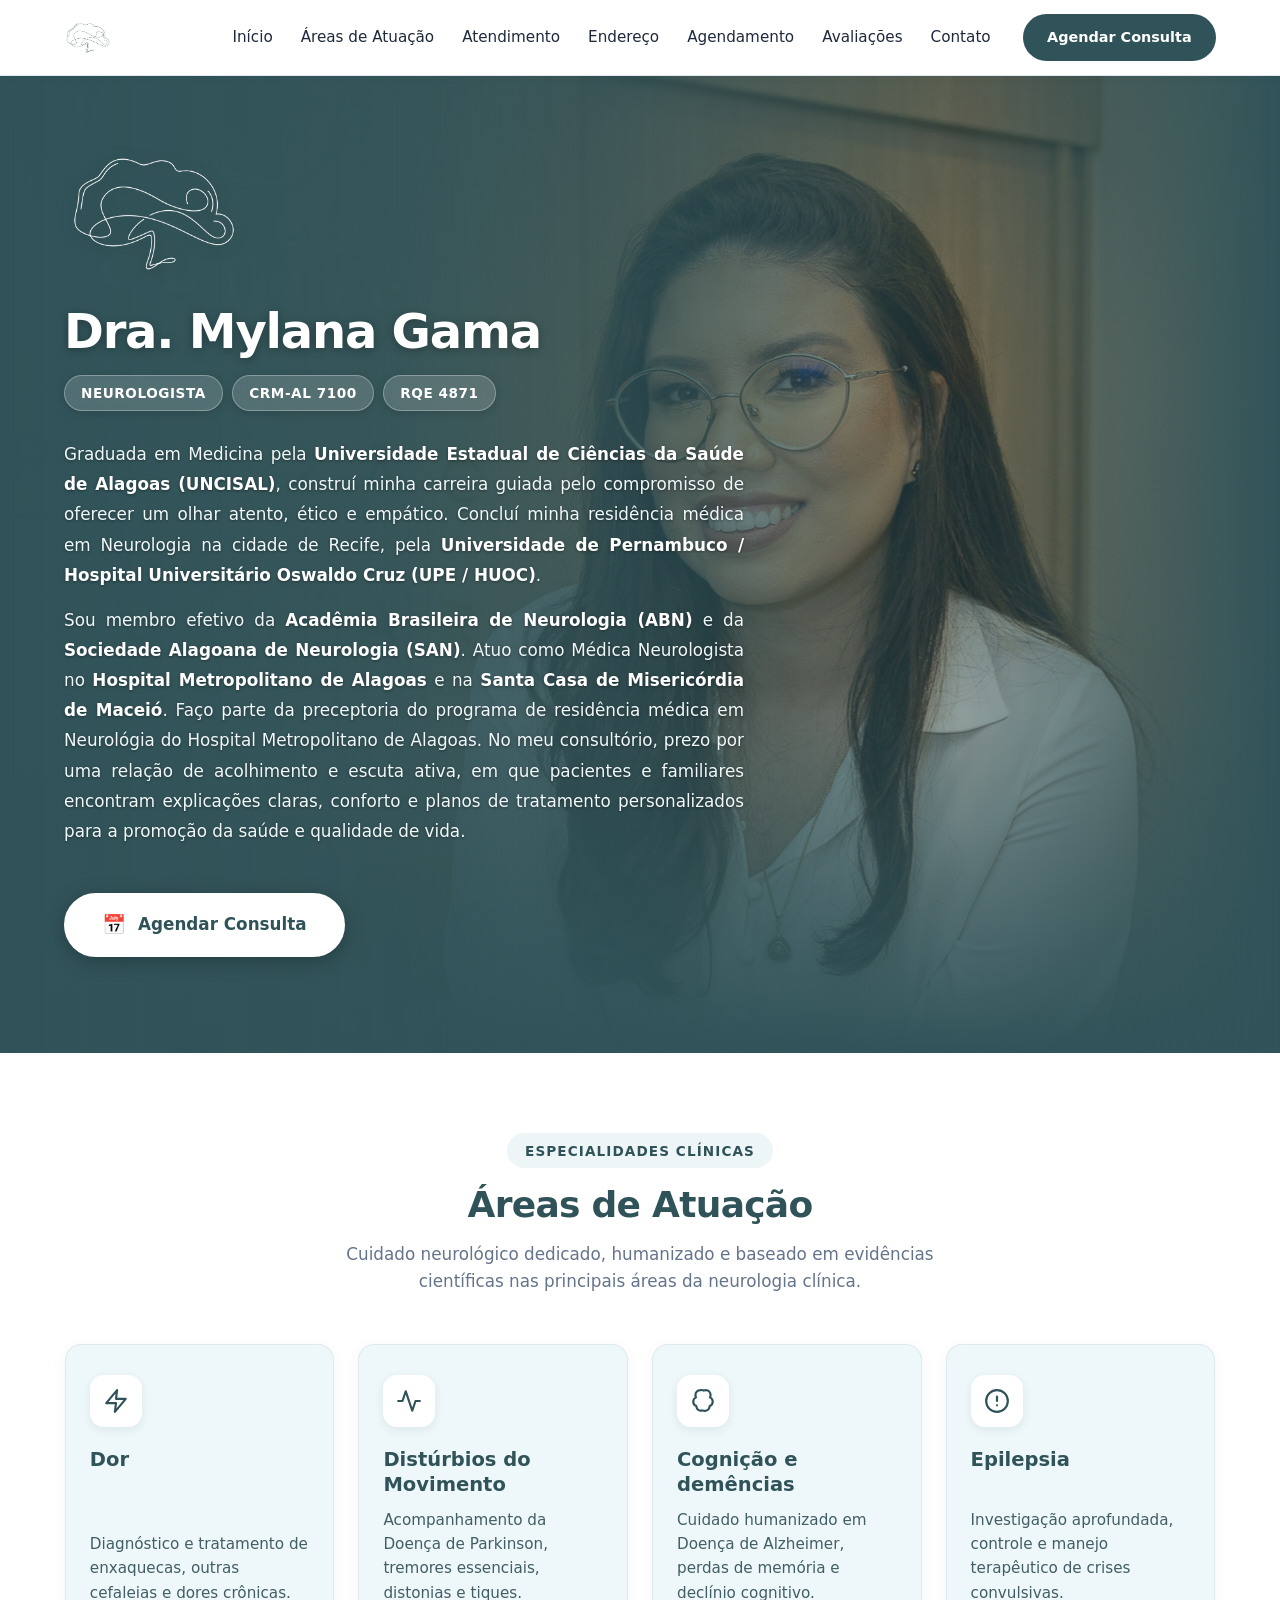
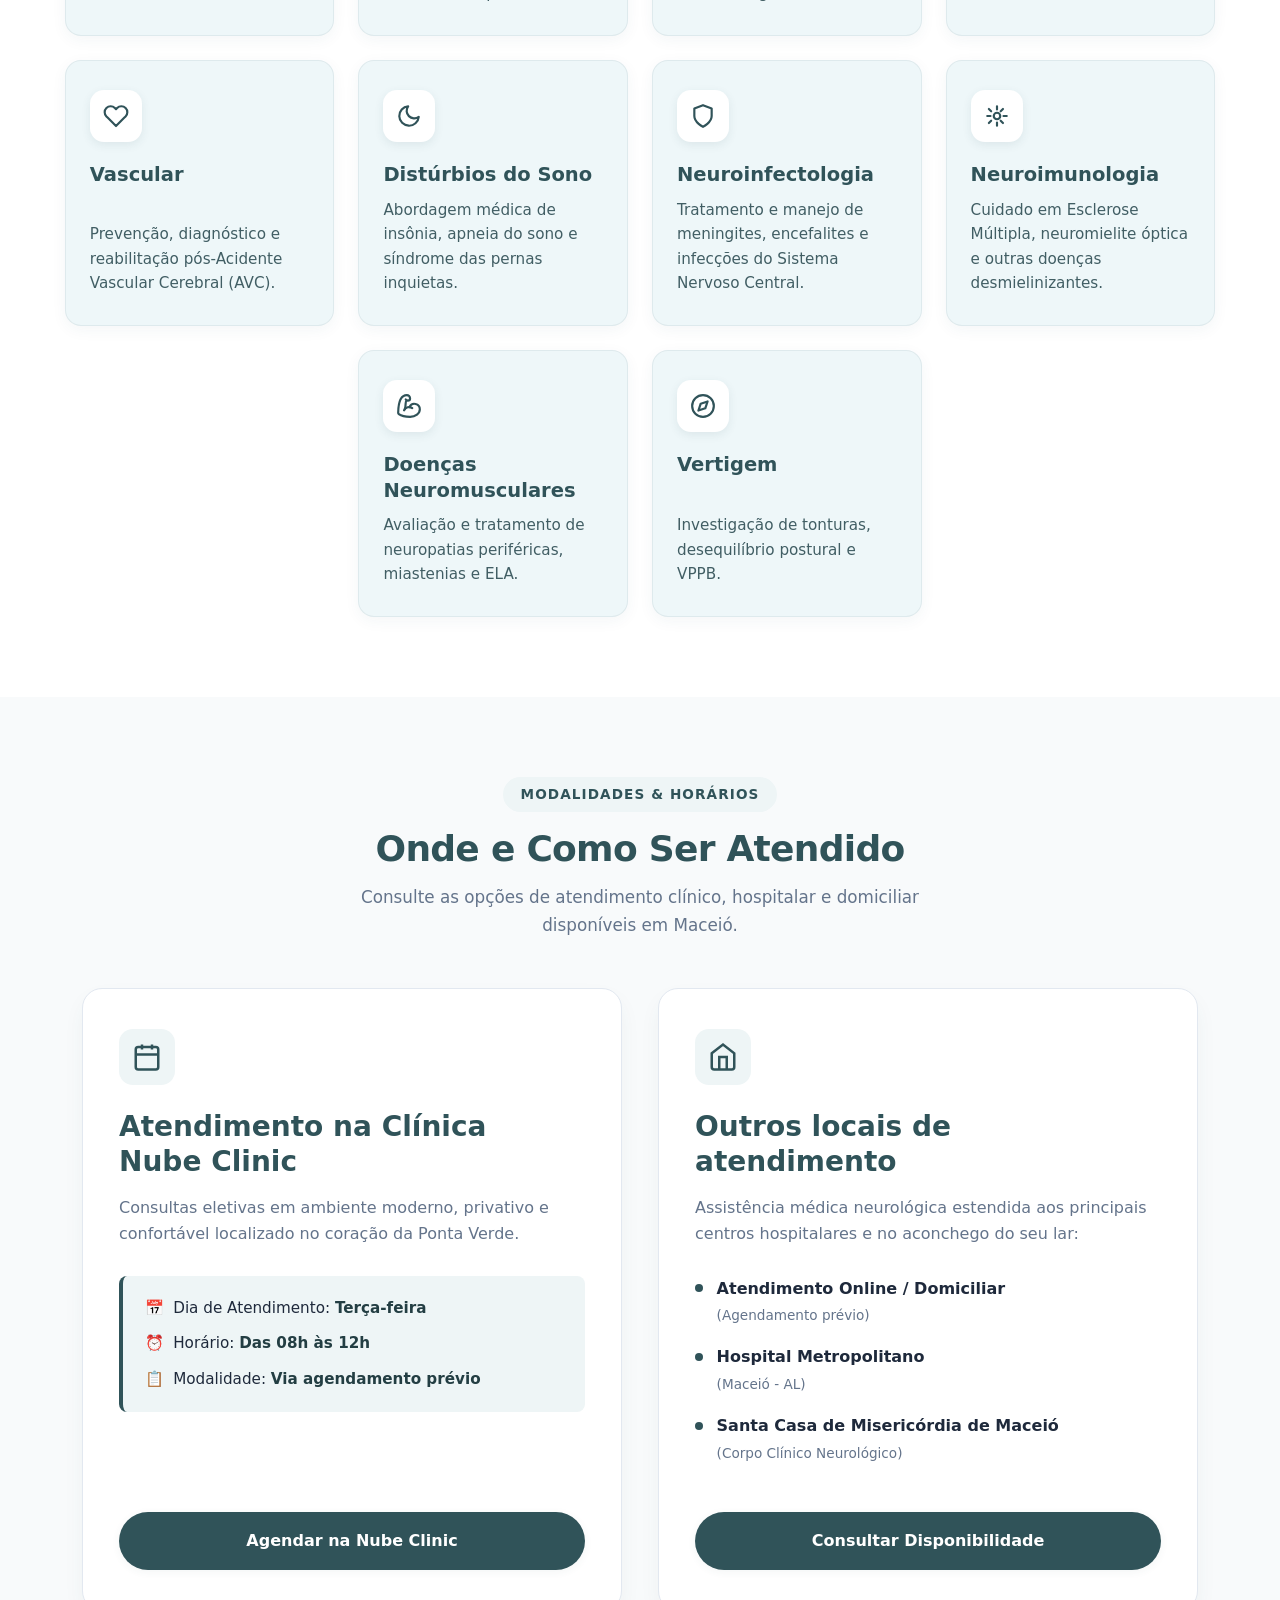
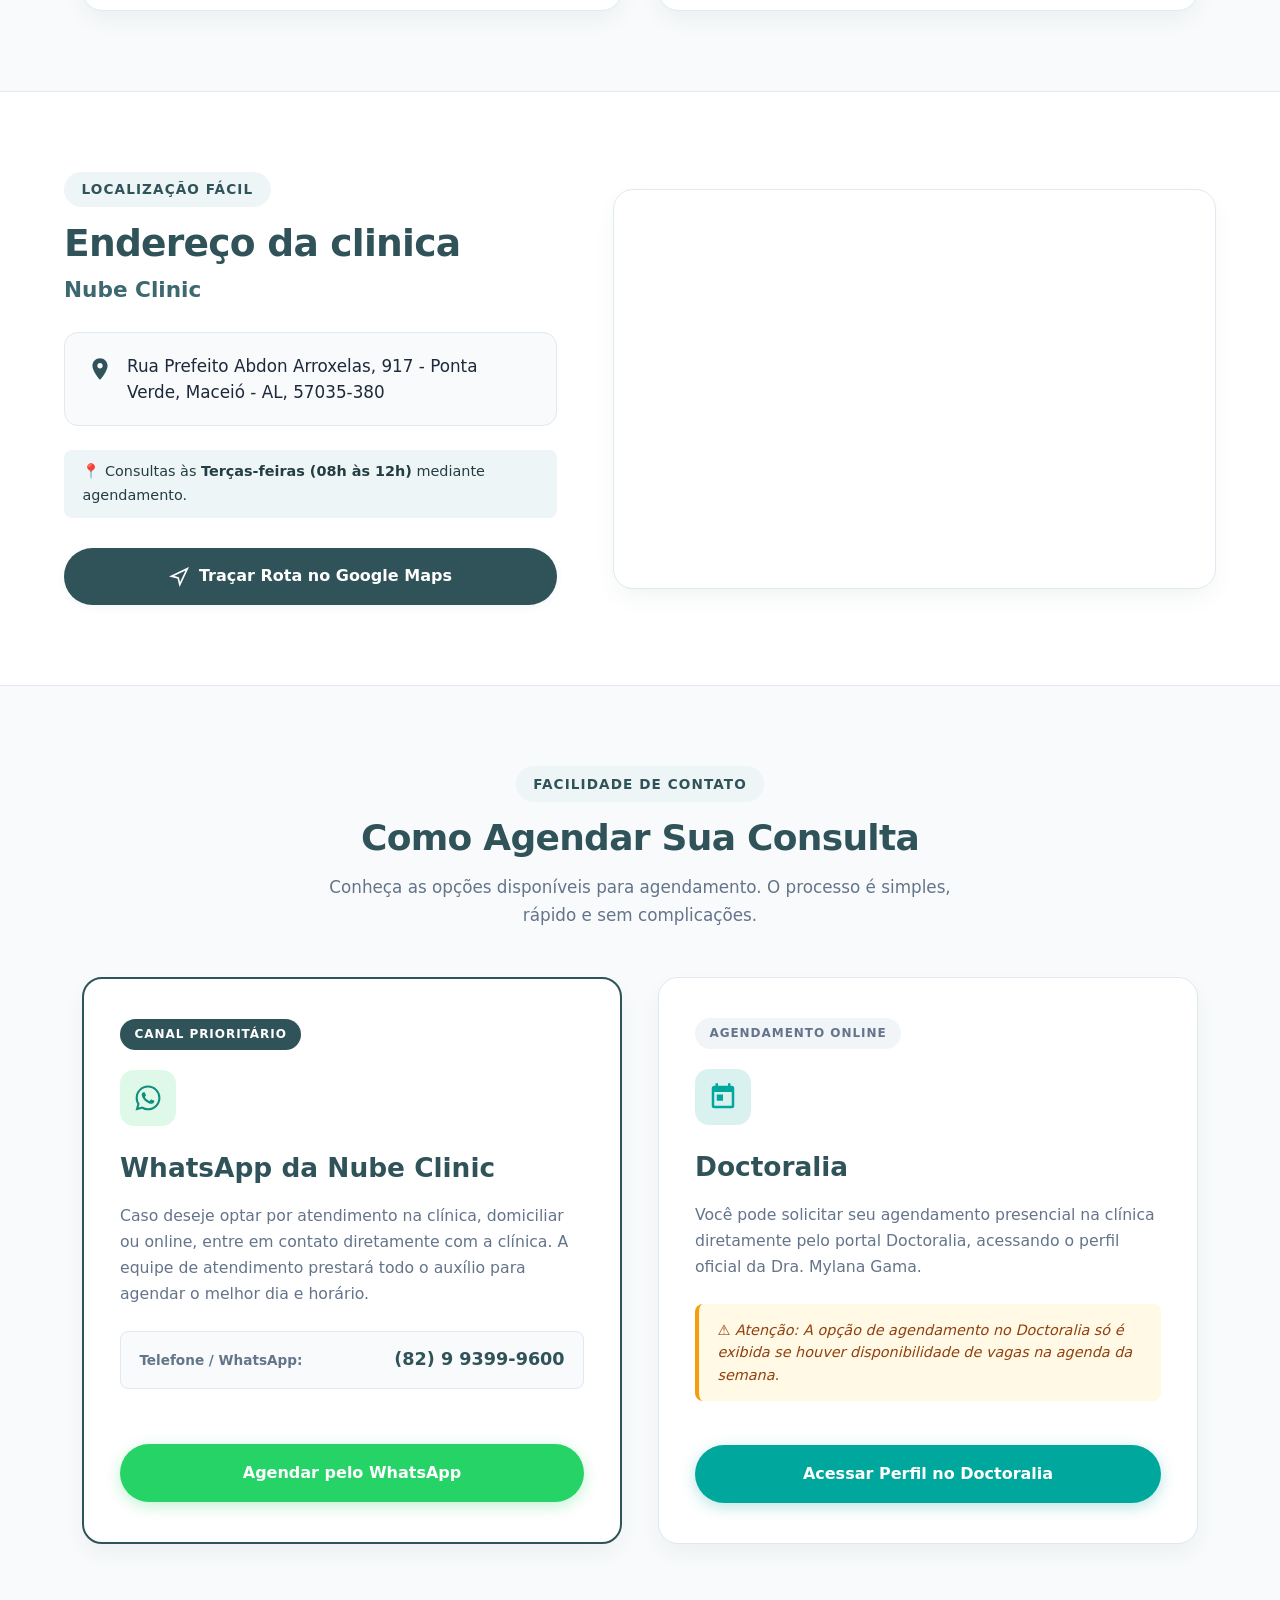
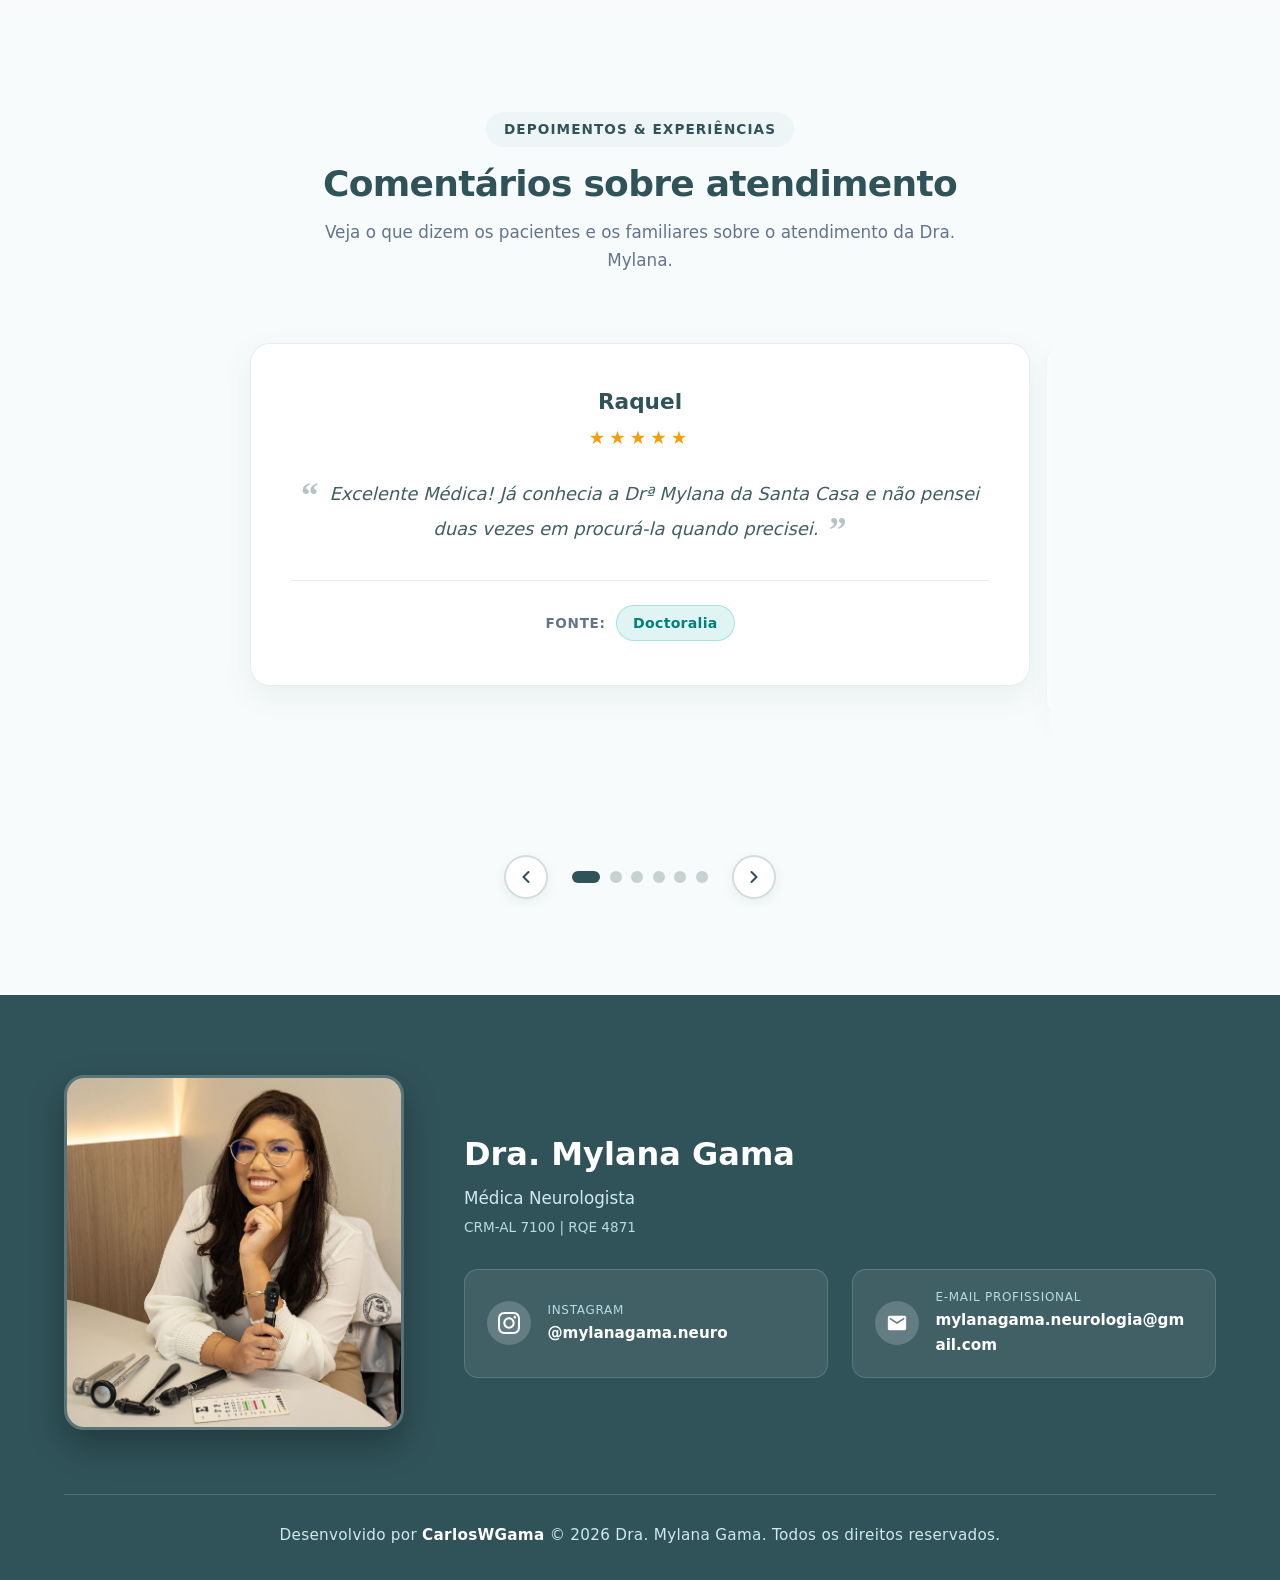
==== commit 1eea2b02: "Avaliações e comentários" ====
--- a/index.html
+++ b/index.html
@@ -51,6 +51,7 @@
           <a href="#atendimento" class="nav-link">Atendimento</a>
           <a href="#endereco" class="nav-link">Endereço</a>
           <a href="#agendamento" class="nav-link">Agendamento</a>
+          <a href="#comentarios" class="nav-link">Avaliações</a>
           <a href="#contatos" class="nav-link">Contato</a>
         </div>
         <a href="#agendamento" class="btn btn-header-cta">Agendar Consulta</a>
@@ -508,6 +509,169 @@
 
       </div>
     </section>
+
+    <!-- =========================================================================
+         5. Seção Comentários sobre atendimento (Carrossel de Depoimentos - 1 por vez com Autoplay de 5s)
+         ========================================================================= -->
+    <section id="comentarios" class="testimonials-section">
+      <div class="container">
+        
+        <div class="section-header text-center">
+          <span class="section-badge">Depoimentos & Experiências</span>
+          <h2 class="section-title">Comentários sobre atendimento</h2>
+          <p class="section-subtitle">
+            Veja o que dizem os pacientes e os familiares sobre o atendimento da Dra. Mylana.
+          </p>
+        </div>
+
+        <div class="testimonial-carousel-container" aria-roledescription="carousel" aria-label="Depoimentos de Pacientes">
+          
+          <div class="testimonial-carousel-track" id="testimonialTrack">
+            
+            <!-- Slide 1: Raquel -->
+            <article class="testimonial-slide active" aria-roledescription="slide" aria-label="1 de 6">
+              <div class="testimonial-card">
+                <div class="testimonial-card-header">
+                  <h3 class="testimonial-author-name">Raquel</h3>
+                  <div class="testimonial-stars" aria-label="Avaliação 5 de 5 estrelas">★★★★★</div>
+                </div>
+                <blockquote class="testimonial-card-body">
+                  <span class="quote-mark quote-start" aria-hidden="true">“</span>
+                  <p class="testimonial-text">Excelente Médica! Já conhecia a Drª Mylana da Santa Casa e não pensei duas vezes em procurá-la quando precisei.</p>
+                  <span class="quote-mark quote-end" aria-hidden="true">”</span>
+                </blockquote>
+                <div class="testimonial-card-footer">
+                  <span class="testimonial-source-label">Fonte:</span>
+                  <span class="testimonial-source-badge badge-doctoralia">Doctoralia</span>
+                </div>
+              </div>
+            </article>
+
+            <!-- Slide 2: Milene Vieira -->
+            <article class="testimonial-slide" aria-roledescription="slide" aria-label="2 de 6">
+              <div class="testimonial-card">
+                <div class="testimonial-card-header">
+                  <h3 class="testimonial-author-name">Milene Vieira</h3>
+                  <div class="testimonial-stars" aria-label="Avaliação 5 de 5 estrelas">★★★★★</div>
+                </div>
+                <blockquote class="testimonial-card-body">
+                  <span class="quote-mark quote-start" aria-hidden="true">“</span>
+                  <p class="testimonial-text">Profissional excelente! Além de extremamente competente, é humana, atenciosa e transmite confiança. Sou muito grata pelo cuidado e dedicação. Uma médica que realmente faz a diferença!</p>
+                  <span class="quote-mark quote-end" aria-hidden="true">”</span>
+                </blockquote>
+                <div class="testimonial-card-footer">
+                  <span class="testimonial-source-label">Fonte:</span>
+                  <span class="testimonial-source-badge badge-doctoralia">Google Avaliações</span>
+                </div>
+              </div>
+            </article>
+
+            <!-- Slide 3: Antônio Carlos Malafaia Ferreira -->
+            <article class="testimonial-slide" aria-roledescription="slide" aria-label="3 de 6">
+              <div class="testimonial-card">
+                <div class="testimonial-card-header">
+                  <h3 class="testimonial-author-name">Antônio Carlos Malafaia Ferreira</h3>
+                  <div class="testimonial-stars" aria-label="Avaliação 5 de 5 estrelas">★★★★★</div>
+                </div>
+                <blockquote class="testimonial-card-body">
+                  <span class="quote-mark quote-start" aria-hidden="true">“</span>
+                  <p class="testimonial-text">Escuta com atenção, explica às dúvidas, orienta com detalhes. Excelente profissional!</p>
+                  <span class="quote-mark quote-end" aria-hidden="true">”</span>
+                </blockquote>
+                <div class="testimonial-card-footer">
+                  <span class="testimonial-source-label">Fonte:</span>
+                  <span class="testimonial-source-badge badge-doctoralia">Doctoralia</span>
+                </div>
+              </div>
+            </article>
+
+            <!-- Slide 4: Camila Balbina -->
+            <article class="testimonial-slide" aria-roledescription="slide" aria-label="4 de 6">
+              <div class="testimonial-card">
+                <div class="testimonial-card-header">
+                  <h3 class="testimonial-author-name">Camila Balbina</h3>
+                  <div class="testimonial-stars" aria-label="Avaliação 5 de 5 estrelas">★★★★★</div>
+                </div>
+                <blockquote class="testimonial-card-body">
+                  <span class="quote-mark quote-start" aria-hidden="true">“</span>
+                  <p class="testimonial-text">Dra. Mylana é uma médica excelente! Muito atenciosa, competente e acolhedora. Atendeu minha mãe de uma forma muito humana, explicou tudo com clareza e demonstrou muito cuidado. Recomendo!</p>
+                  <span class="quote-mark quote-end" aria-hidden="true">”</span>
+                </blockquote>
+                <div class="testimonial-card-footer">
+                  <span class="testimonial-source-label">Fonte:</span>
+                  <span class="testimonial-source-badge badge-google">Google Avaliações</span>
+                </div>
+              </div>
+            </article>
+
+            <!-- Slide 5: Rafael Nascimento -->
+            <article class="testimonial-slide" aria-roledescription="slide" aria-label="5 de 6">
+              <div class="testimonial-card">
+                <div class="testimonial-card-header">
+                  <h3 class="testimonial-author-name">Rafael Nascimento</h3>
+                  <div class="testimonial-stars" aria-label="Avaliação 5 de 5 estrelas">★★★★★</div>
+                </div>
+                <blockquote class="testimonial-card-body">
+                  <span class="quote-mark quote-start" aria-hidden="true">“</span>
+                  <p class="testimonial-text">A Dra. Mylanna é uma profissional incrível! Sempre muito atenciosa, prestativa e cuidadosa em cada detalhe do atendimento. Transmite segurança, empatia e realmente se importa com o bem-estar dos pacientes. Difícil encontrar alguém com tanta dedicação e humanidade assim. Super recomendo!</p>
+                  <span class="quote-mark quote-end" aria-hidden="true">”</span>
+                </blockquote>
+                <div class="testimonial-card-footer">
+                  <span class="testimonial-source-label">Fonte:</span>
+                  <span class="testimonial-source-badge badge-doctoralia">Doctoralia</span>
+                </div>
+              </div>
+            </article>
+
+            <!-- Slide 6: Eliane Santos -->
+            <article class="testimonial-slide" aria-roledescription="slide" aria-label="6 de 6">
+              <div class="testimonial-card">
+                <div class="testimonial-card-header">
+                  <h3 class="testimonial-author-name">Eliane Santos</h3>
+                  <div class="testimonial-stars" aria-label="Avaliação 5 de 5 estrelas">★★★★★</div>
+                </div>
+                <blockquote class="testimonial-card-body">
+                  <span class="quote-mark quote-start" aria-hidden="true">“</span>
+                  <p class="testimonial-text">Minha experiência foi excelente. Desde o primeiro momento me senti muito acolhida e respeitada. A Dra. me ouviu com muita atenção, conduziu toda a consulta com calma, empatia e dedicação, esclarecendo minhas dúvidas e me transmitindo muita segurança. Saí da consulta me sentindo cuidada e confiante. É uma profissional extremamente competente e humana. Recomendo de coração!.</p>
+                  <span class="quote-mark quote-end" aria-hidden="true">”</span>
+                </blockquote>
+                <div class="testimonial-card-footer">
+                  <span class="testimonial-source-label">Fonte:</span>
+                  <span class="testimonial-source-badge badge-google">Google Avaliações</span>
+                </div>
+              </div>
+            </article>
+
+          </div>
+
+          <!-- Controles de Navegação -->
+          <div class="testimonial-carousel-controls">
+            <button type="button" class="carousel-btn btn-prev" id="testimonialPrevBtn" aria-label="Depoimento anterior">
+              <svg viewBox="0 0 24 24" width="20" height="20" fill="none" stroke="currentColor" stroke-width="2.5" stroke-linecap="round" stroke-linejoin="round">
+                <polyline points="15 18 9 12 15 6"></polyline>
+              </svg>
+            </button>
+
+            <div class="carousel-dots" id="testimonialDots" role="tablist" aria-label="Navegar entre depoimentos">
+              <button type="button" class="carousel-dot active" role="tab" aria-selected="true" aria-label="Depoimento 1 de 6" data-index="0"></button>
+              <button type="button" class="carousel-dot" role="tab" aria-selected="false" aria-label="Depoimento 2 de 6" data-index="1"></button>
+              <button type="button" class="carousel-dot" role="tab" aria-selected="false" aria-label="Depoimento 3 de 6" data-index="2"></button>
+              <button type="button" class="carousel-dot" role="tab" aria-selected="false" aria-label="Depoimento 4 de 6" data-index="3"></button>
+              <button type="button" class="carousel-dot" role="tab" aria-selected="false" aria-label="Depoimento 5 de 6" data-index="4"></button>
+              <button type="button" class="carousel-dot" role="tab" aria-selected="false" aria-label="Depoimento 6 de 6" data-index="5"></button>
+            </div>
+
+            <button type="button" class="carousel-btn btn-next" id="testimonialNextBtn" aria-label="Próximo depoimento">
+              <svg viewBox="0 0 24 24" width="20" height="20" fill="none" stroke="currentColor" stroke-width="2.5" stroke-linecap="round" stroke-linejoin="round">
+                <polyline points="9 18 15 12 9 6"></polyline>
+              </svg>
+            </button>
+          </div>
+
+        </div>
+
+      </div>
+    </section>
   </main>
 
   <!-- =========================================================================
--- a/assets/css/style.css
+++ b/assets/css/style.css
@@ -43,6 +43,11 @@
   --color-area-card-desc: #415e64;
   --area-card-radius: 16px;
 
+  --color-testimonial-bg: #f8fbfb;
+  --color-testimonial-card-bg: #ffffff;
+  --testimonial-card-radius: 20px;
+  --testimonial-shadow: 0 10px 30px rgba(48, 83, 89, 0.08);
+
   --shadow-sm: 0 2px 8px rgba(48, 83, 89, 0.06);
   --shadow-md: 0 10px 25px -5px rgba(48, 83, 89, 0.08);
   --shadow-lg: 0 20px 35px -10px rgba(48, 83, 89, 0.14);
@@ -1080,3 +1085,219 @@
   color: #ffffff;
   font-weight: 600;
 }
+
+/* --------------------------------------------------------------------------
+   10. Seção Comentários sobre atendimento (Carrossel de 1 Card por Vez)
+   -------------------------------------------------------------------------- */
+.testimonials-section {
+  background-color: var(--color-testimonial-bg);
+  padding: 5.5rem 0;
+  position: relative;
+  overflow: hidden;
+}
+
+.testimonial-carousel-container {
+  max-width: 820px;
+  margin: 0 auto;
+  position: relative;
+  overflow: hidden;
+  padding: 0.5rem 0.75rem;
+}
+
+.testimonial-carousel-track {
+  display: flex;
+  transition: transform 0.45s cubic-bezier(0.4, 0, 0.2, 1);
+  will-change: transform;
+}
+
+.testimonial-slide {
+  flex: 0 0 100%;
+  width: 100%;
+  box-sizing: border-box;
+  padding: 0.75rem 0.5rem;
+  opacity: 0.4;
+  transition: opacity 0.45s ease;
+}
+
+.testimonial-slide.active {
+  opacity: 1;
+}
+
+.testimonial-card {
+  background-color: var(--color-testimonial-card-bg);
+  border-radius: var(--testimonial-card-radius);
+  padding: 2.75rem 2.5rem;
+  box-shadow: var(--testimonial-shadow);
+  border: 1px solid rgba(48, 83, 89, 0.1);
+  display: flex;
+  flex-direction: column;
+  align-items: center;
+  text-align: center;
+  position: relative;
+  transition: transform 0.25s ease, box-shadow 0.25s ease;
+}
+
+.testimonial-card:hover {
+  box-shadow: 0 16px 36px rgba(48, 83, 89, 0.12);
+}
+
+/* Topo: Nome da pessoa em negrito e estrelas */
+.testimonial-card-header {
+  display: flex;
+  flex-direction: column;
+  align-items: center;
+  gap: 0.45rem;
+  margin-bottom: 1.5rem;
+}
+
+.testimonial-author-name {
+  font-size: 1.35rem;
+  font-weight: 700;
+  color: var(--color-primary);
+  line-height: 1.3;
+}
+
+.testimonial-stars {
+  color: #f59e0b;
+  font-size: 1.15rem;
+  letter-spacing: 0.25rem;
+}
+
+/* Centro: Comentário da pessoa com aspas */
+.testimonial-card-body {
+  margin: 0;
+  padding: 0;
+  position: relative;
+  max-width: 680px;
+}
+
+.quote-mark {
+  font-family: Georgia, 'Times New Roman', serif;
+  font-size: 2.2rem;
+  font-weight: 700;
+  color: var(--color-primary);
+  opacity: 0.35;
+  line-height: 1;
+  display: inline-block;
+  vertical-align: middle;
+}
+
+.quote-start {
+  margin-right: 0.35rem;
+}
+
+.quote-end {
+  margin-left: 0.35rem;
+}
+
+.testimonial-text {
+  display: inline;
+  font-size: 1.12rem;
+  line-height: 1.8;
+  color: #415e64;
+  font-style: italic;
+  font-weight: 400;
+}
+
+/* Rodapé: Fonte do site onde a pessoa comentou */
+.testimonial-card-footer {
+  display: flex;
+  align-items: center;
+  justify-content: center;
+  gap: 0.65rem;
+  margin-top: 2rem;
+  padding-top: 1.5rem;
+  border-top: 1px solid rgba(48, 83, 89, 0.1);
+  width: 100%;
+}
+
+.testimonial-source-label {
+  font-size: 0.85rem;
+  font-weight: 600;
+  text-transform: uppercase;
+  letter-spacing: 0.05em;
+  color: #64748b;
+}
+
+.testimonial-source-badge {
+  display: inline-flex;
+  align-items: center;
+  padding: 0.35rem 1rem;
+  border-radius: var(--border-radius-pill);
+  font-size: 0.88rem;
+  font-weight: 700;
+  letter-spacing: 0.02em;
+}
+
+.badge-doctoralia {
+  background-color: rgba(0, 167, 157, 0.12);
+  color: var(--color-doctoralia-dark);
+  border: 1px solid rgba(0, 167, 157, 0.25);
+}
+
+.badge-google {
+  background-color: rgba(66, 133, 244, 0.12);
+  color: #1a73e8;
+  border: 1px solid rgba(66, 133, 244, 0.25);
+}
+
+/* Controles de Navegação (Setas e Dots) */
+.testimonial-carousel-controls {
+  display: flex;
+  align-items: center;
+  justify-content: center;
+  gap: 1.5rem;
+  margin-top: 1.75rem;
+}
+
+.carousel-btn {
+  width: 44px;
+  height: 44px;
+  border-radius: 50%;
+  border: 2px solid rgba(48, 83, 89, 0.2);
+  background-color: #ffffff;
+  color: var(--color-primary);
+  display: flex;
+  align-items: center;
+  justify-content: center;
+  cursor: pointer;
+  transition: all 0.25s ease;
+  box-shadow: 0 4px 12px rgba(48, 83, 89, 0.08);
+}
+
+.carousel-btn:hover {
+  background-color: var(--color-primary);
+  color: #ffffff;
+  border-color: var(--color-primary);
+  transform: translateY(-2px);
+  box-shadow: 0 6px 16px rgba(48, 83, 89, 0.18);
+}
+
+.carousel-dots {
+  display: flex;
+  align-items: center;
+  gap: 0.6rem;
+}
+
+.carousel-dot {
+  width: 12px;
+  height: 12px;
+  border-radius: 50%;
+  border: none;
+  background-color: rgba(48, 83, 89, 0.25);
+  cursor: pointer;
+  padding: 0;
+  transition: all 0.3s cubic-bezier(0.4, 0, 0.2, 1);
+}
+
+.carousel-dot:hover {
+  background-color: var(--color-primary);
+  transform: scale(1.15);
+}
+
+.carousel-dot.active {
+  width: 28px;
+  border-radius: 10px;
+  background-color: var(--color-primary);
+}
+
--- a/assets/css/responsive.css
+++ b/assets/css/responsive.css
@@ -230,6 +230,38 @@
     text-align: center;
   }
 
+  /* 5.5. Seção Comentários sobre Atendimento - Ajustes Mobile */
+  .testimonials-section {
+    padding: 3.5rem 0;
+  }
+
+  .testimonial-card {
+    padding: 2rem 1.25rem;
+    border-radius: 16px;
+  }
+
+  .testimonial-author-name {
+    font-size: 1.2rem;
+  }
+
+  .testimonial-text {
+    font-size: 1rem;
+    line-height: 1.7;
+  }
+
+  .quote-mark {
+    font-size: 1.75rem;
+  }
+
+  .testimonial-carousel-controls {
+    gap: 1rem;
+  }
+
+  .carousel-btn {
+    width: 38px;
+    height: 38px;
+  }
+
   /* 6. Rodapé / Footer - REGRA DE OCULTAÇÃO DA FOTO NO MOBILE:
      - Foto da doutora (Parte 1) NÃO deve ser exibida no mobile
      - Parte 2 expande para 100%
@@ -311,6 +343,19 @@
     font-size: 0.88rem;
   }
 
+  .testimonial-card {
+    padding: 1.5rem 1rem;
+  }
+
+  .testimonial-author-name {
+    font-size: 1.1rem;
+  }
+
+  .testimonial-text {
+    font-size: 0.92rem;
+    line-height: 1.65;
+  }
+
   .btn {
     padding: 0.75rem 1.25rem;
     font-size: 0.95rem;
